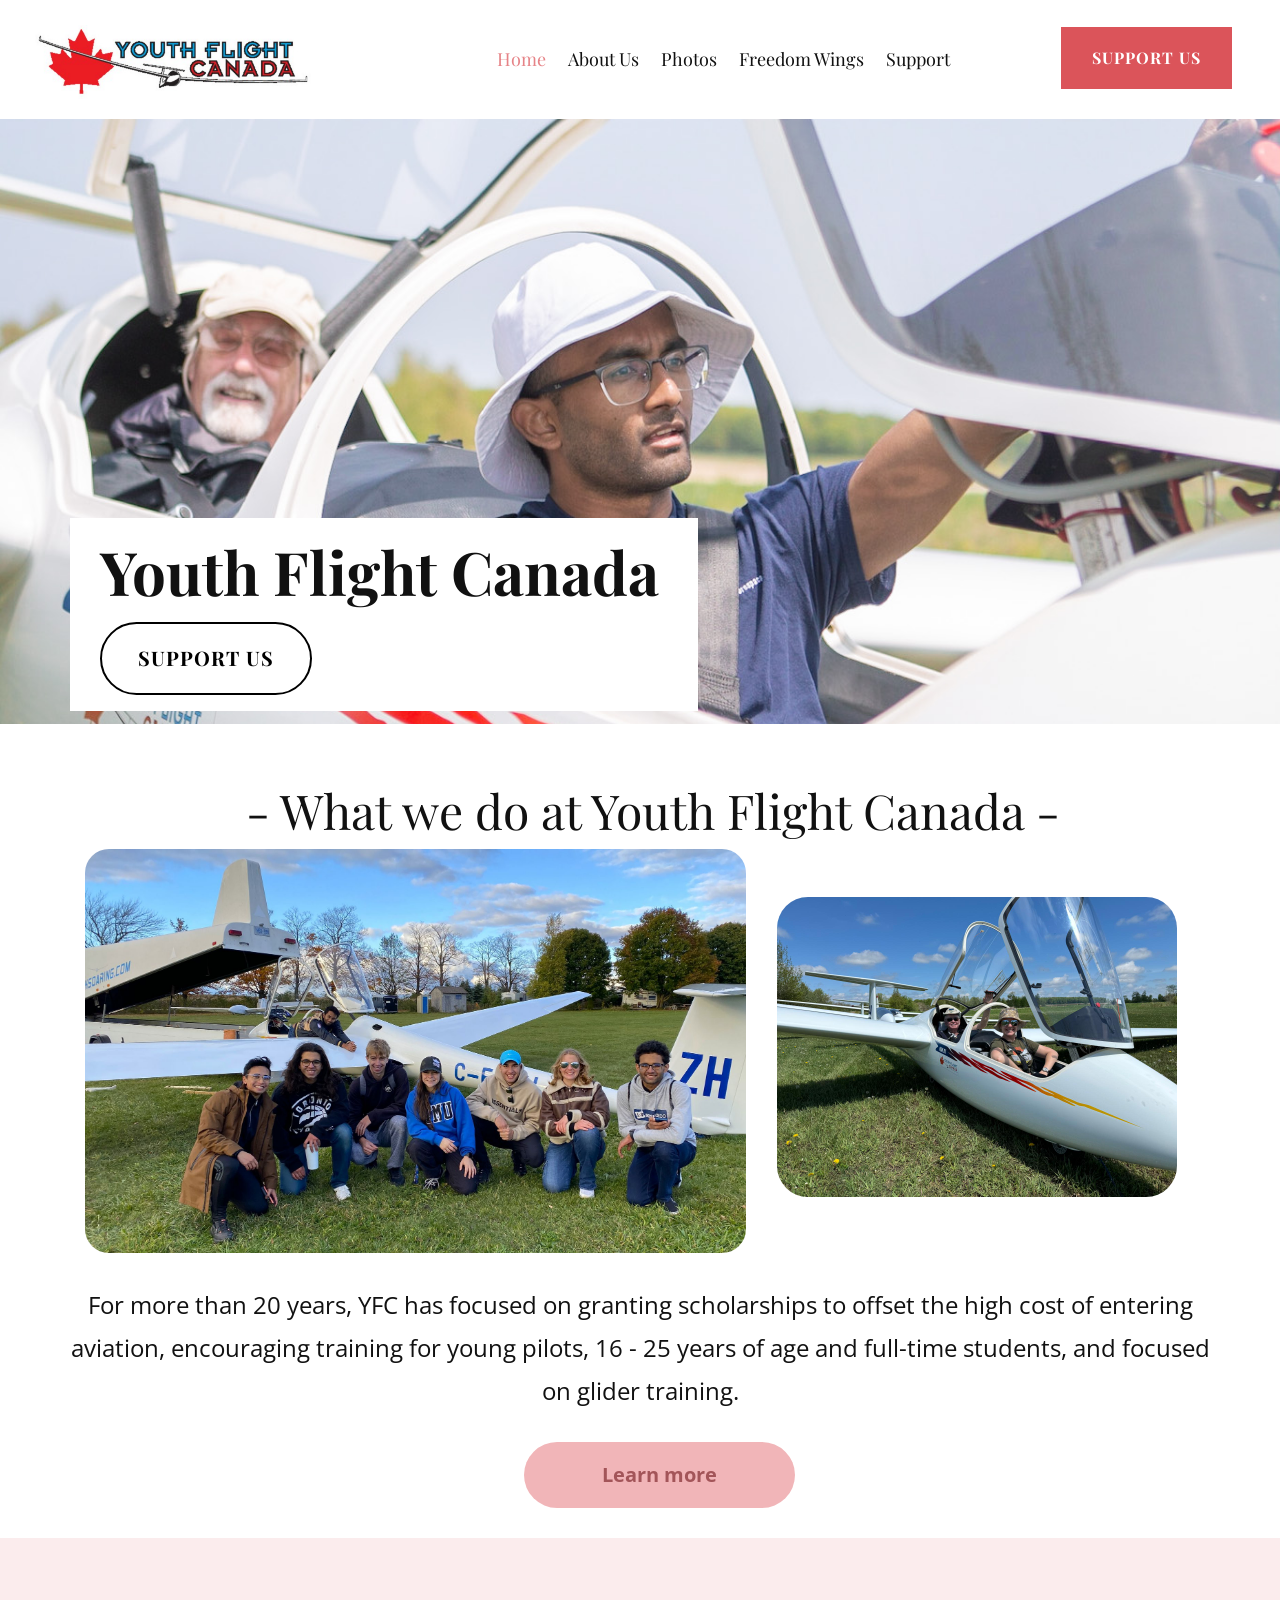
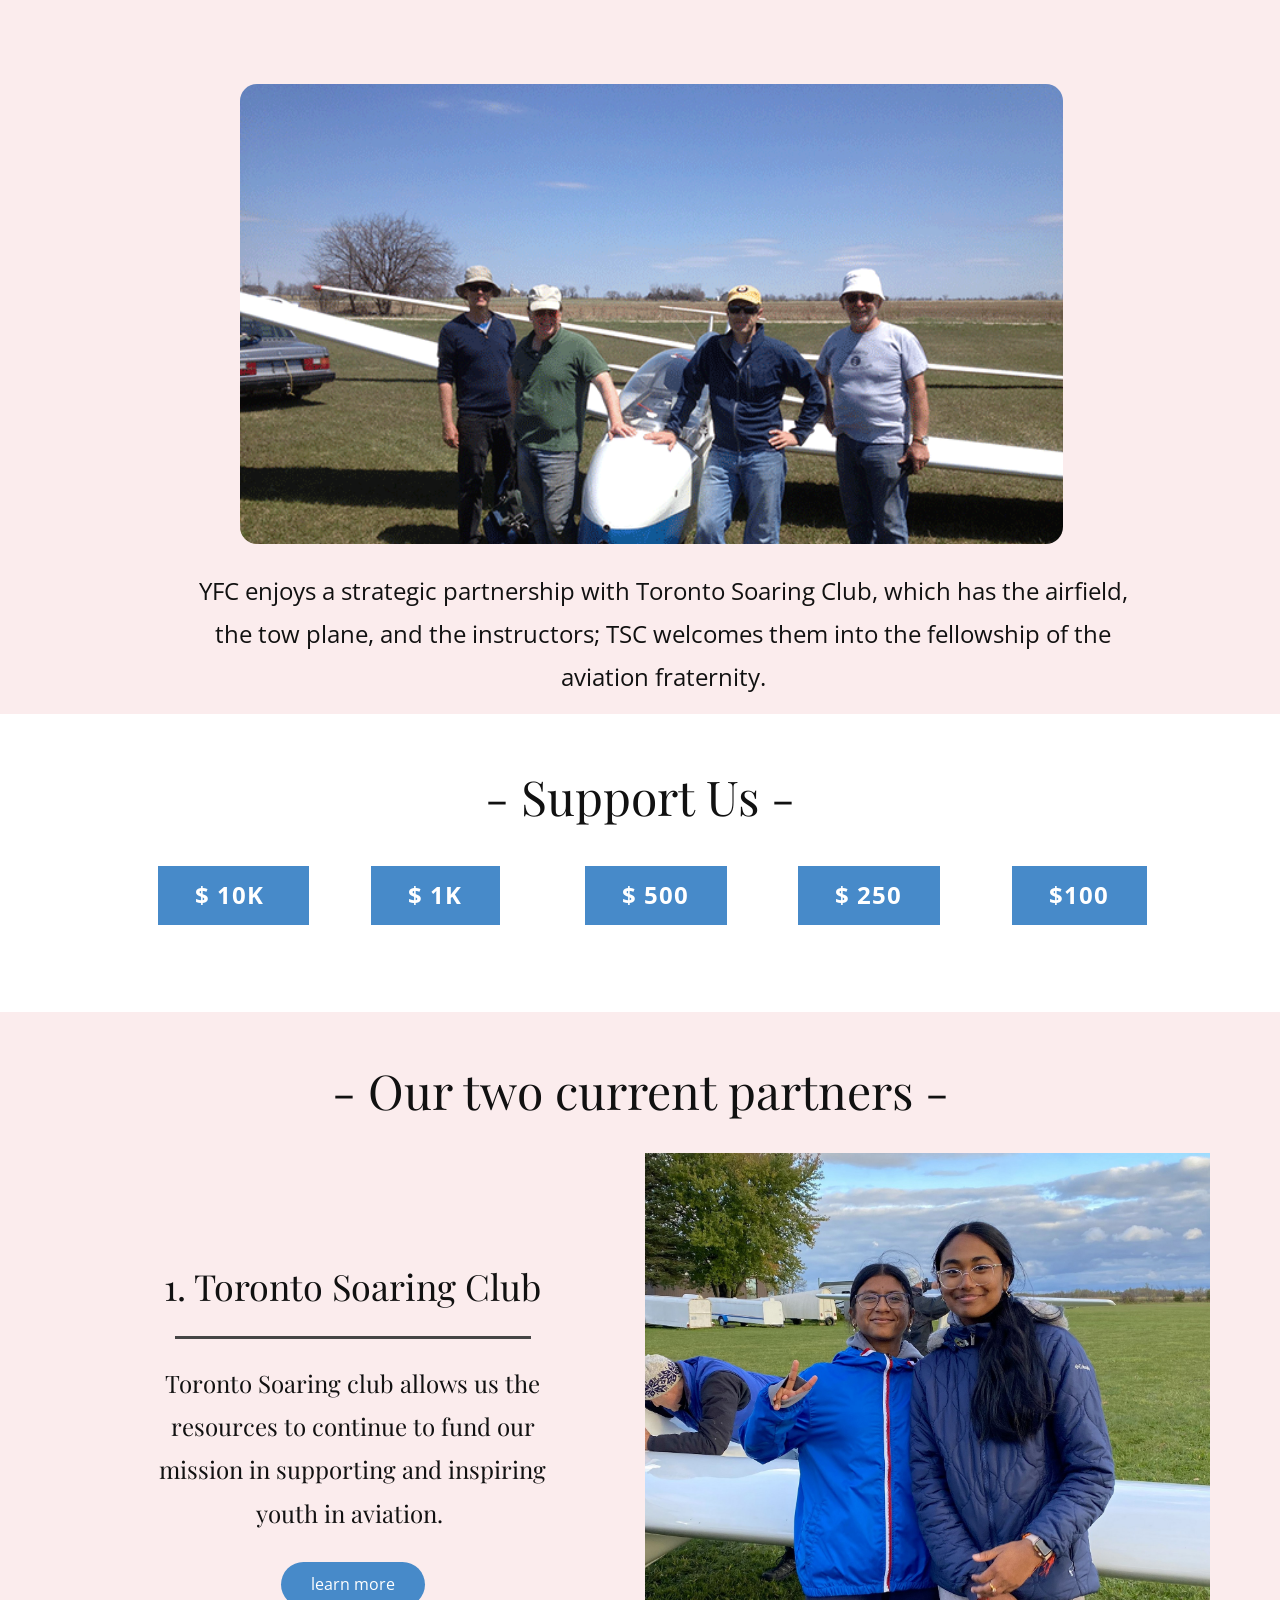
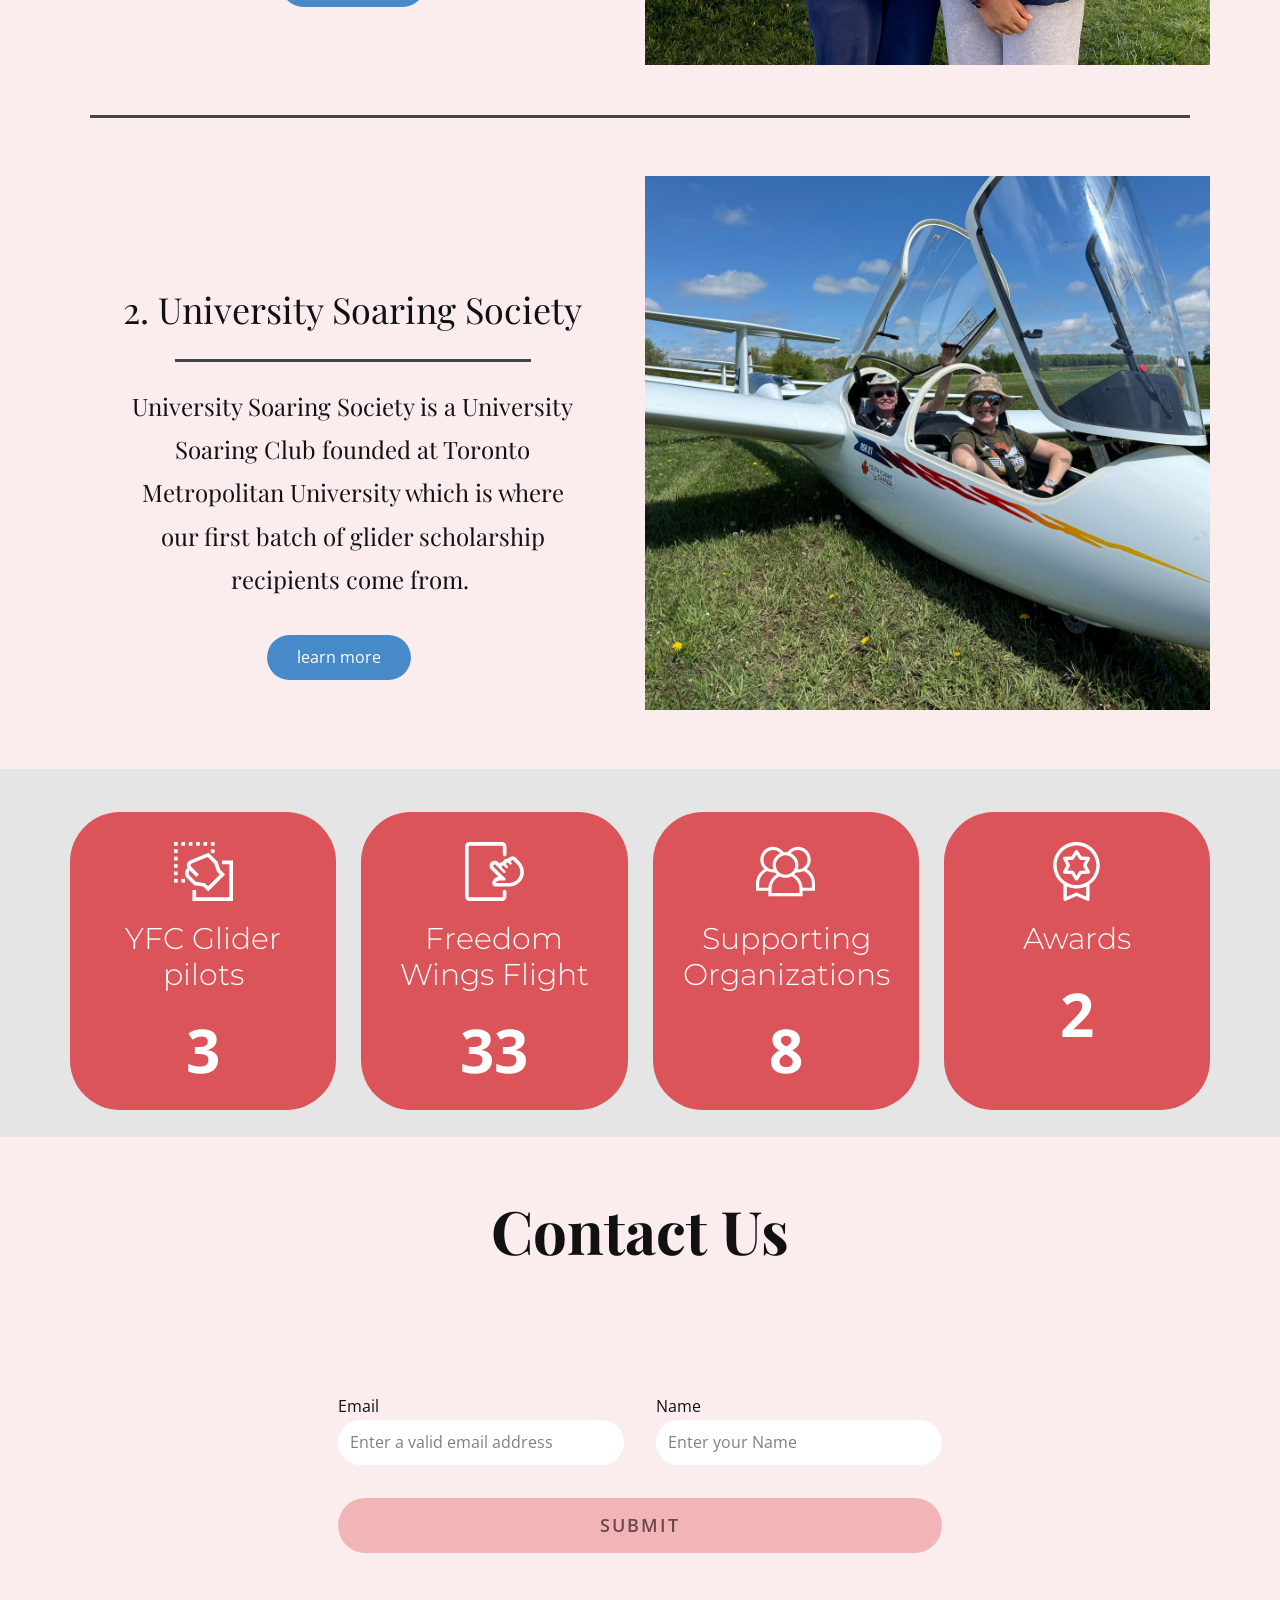
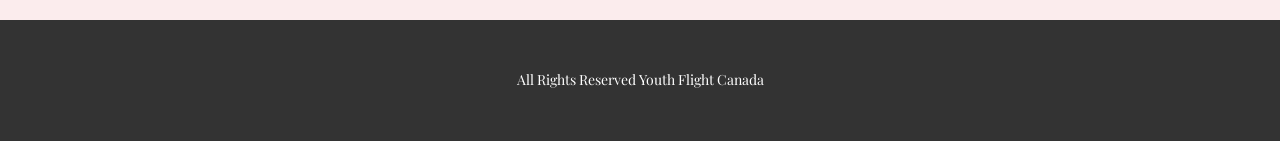
==== Youth Flight Canada/index.html @ dec01be8 "update logo" ====
<!DOCTYPE html>
<html style="font-size: 16px;" lang="en"><head>
    <meta name="viewport" content="width=device-width, initial-scale=1.0">
    <meta charset="utf-8">
    <meta name="keywords" content="​​Interior Design, ​Welcome to Design Studio, ​Project Portfolio, What We Do, ​Transform your space, ​Upcoming Events, Building Services, Contact Us">
    <meta name="description" content="">
    <title>Home</title>
    <link rel="stylesheet" href="nicepage.css" media="screen">
<link rel="stylesheet" href="index.css" media="screen">
    <script class="u-script" type="text/javascript" src="jquery.js" defer=""></script>
    <script class="u-script" type="text/javascript" src="nicepage.js" defer=""></script>
    <meta name="generator" content="Nicepage 6.20.0, nicepage.com">
    <meta name="referrer" content="origin">
    <link rel="icon" href="images/favicon3.png">
    <link id="u-theme-google-font" rel="stylesheet" href="https://fonts.googleapis.com/css?family=Playfair+Display:400,400i,500,500i,600,600i,700,700i,800,800i,900,900i|Open+Sans:300,300i,400,400i,500,500i,600,600i,700,700i,800,800i">
    <link id="u-page-google-font" rel="stylesheet" href="https://fonts.googleapis.com/css?family=Montserrat:100,100i,200,200i,300,300i,400,400i,500,500i,600,600i,700,700i,800,800i,900,900i">
    
    
    
    
    
    
    
    
    
    <script type="application/ld+json">{
		"@context": "http://schema.org",
		"@type": "Organization",
		"name": "Youth Flight Canada",
		"logo": "images/Screenshot2024-06-30at11.22.34AM.png"
}</script>
    <meta name="theme-color" content="#478ac9">
    <meta property="og:title" content="Home">
    <meta property="og:description" content="">
    <meta property="og:type" content="website">
  <meta data-intl-tel-input-cdn-path="intlTelInput/"></head>
  <body data-home-page="Home.html" data-home-page-title="Home" data-path-to-root="./" data-include-products="false" class="u-body u-xl-mode" data-lang="en"><header class="u-clearfix u-header u-white u-header" id="sec-9b5e"><div class="u-clearfix u-sheet u-sheet-1">
        <a href="#" class="u-image u-logo u-image-1" data-image-width="1028" data-image-height="276">
          <img src="images/Screenshot2024-06-30at11.22.34AM.png" class="u-logo-image u-logo-image-1">
        </a>
        <nav class="u-menu u-menu-dropdown u-offcanvas u-menu-1">
          <div class="menu-collapse" style="font-size: 1.125rem; letter-spacing: 0px;" wfd-invisible="true">
            <a class="u-button-style u-custom-left-right-menu-spacing u-custom-padding-bottom u-custom-text-active-color u-custom-top-bottom-menu-spacing u-nav-link u-text-active-palette-1-base u-text-hover-palette-2-base" href="#">
              <svg class="u-svg-link" viewBox="0 0 24 24"><use xlink:href="#menu-hamburger"></use></svg>
              <svg class="u-svg-content" version="1.1" id="menu-hamburger" viewBox="0 0 16 16" x="0px" y="0px" xmlns:xlink="http://www.w3.org/1999/xlink" xmlns="http://www.w3.org/2000/svg"><g><rect y="1" width="16" height="2"></rect><rect y="7" width="16" height="2"></rect><rect y="13" width="16" height="2"></rect>
</g></svg>
            </a>
          </div>
          <div class="u-custom-menu u-nav-container">
            <ul class="u-custom-font u-heading-font u-nav u-unstyled u-nav-1"><li class="u-nav-item"><a class="u-button-style u-nav-link u-text-active-palette-2-light-1 u-text-hover-palette-2-base" href="./" style="padding: 10px 11px;">Home</a>
</li><li class="u-nav-item"><a class="u-button-style u-nav-link u-text-active-palette-2-light-1 u-text-hover-palette-2-base" href="About-Us.html" style="padding: 10px 11px;">About Us</a><div class="u-nav-popup"><ul class="u-h-spacing-20 u-nav u-unstyled u-v-spacing-10"><li class="u-nav-item"><a class="u-button-style u-nav-link u-white">How to Join</a>
</li><li class="u-nav-item"><a class="u-button-style u-nav-link u-white" href="University-Soaring-Society.html">University Soaring Society</a>
</li><li class="u-nav-item"><a class="u-button-style u-nav-link u-white" href="Toronto-Soaring-Club.html">Toronto Soaring</a>
</li></ul>
</div>
</li><li class="u-nav-item"><a class="u-button-style u-nav-link u-text-active-palette-2-light-1 u-text-hover-palette-2-base" href="Photos.html" style="padding: 10px 11px;">Photos</a>
</li><li class="u-nav-item"><a class="u-button-style u-nav-link u-text-active-palette-2-light-1 u-text-hover-palette-2-base" href="Freedom-Wings.html" style="padding: 10px 11px;">Freedom Wings</a>
</li><li class="u-nav-item"><a class="u-button-style u-nav-link u-text-active-palette-2-light-1 u-text-hover-palette-2-base" href="Support.html" style="padding: 10px 11px;">Support</a>
</li></ul>
          </div>
          <div class="u-custom-menu u-nav-container-collapse" wfd-invisible="true">
            <div class="u-black u-container-style u-inner-container-layout u-opacity u-opacity-95 u-sidenav">
              <div class="u-inner-container-layout u-sidenav-overflow">
                <div class="u-menu-close"></div>
                <ul class="u-align-center u-nav u-popupmenu-items u-unstyled u-nav-3"><li class="u-nav-item"><a class="u-button-style u-nav-link" href="./">Home</a>
</li><li class="u-nav-item"><a class="u-button-style u-nav-link" href="About-Us.html">About Us</a><div class="u-nav-popup"><ul class="u-h-spacing-20 u-nav u-unstyled u-v-spacing-10"><li class="u-nav-item"><a class="u-button-style u-nav-link">How to Join</a>
</li><li class="u-nav-item"><a class="u-button-style u-nav-link" href="University-Soaring-Society.html">University Soaring Society</a>
</li><li class="u-nav-item"><a class="u-button-style u-nav-link" href="Toronto-Soaring-Club.html">Toronto Soaring</a>
</li></ul>
</div>
</li><li class="u-nav-item"><a class="u-button-style u-nav-link" href="Photos.html">Photos</a>
</li><li class="u-nav-item"><a class="u-button-style u-nav-link" href="Freedom-Wings.html">Freedom Wings</a>
</li><li class="u-nav-item"><a class="u-button-style u-nav-link" href="Support.html">Support</a>
</li></ul>
              </div>
            </div>
            <div class="u-black u-menu-overlay u-opacity u-opacity-70" wfd-invisible="true"></div>
          </div>
        </nav>
        <a href="https://www.canadahelps.org/en/dn/15959" class="u-active-grey-15 u-border-none u-btn u-button-style u-custom-font u-heading-font u-hidden-xs u-hover-palette-1-base u-palette-2-base u-btn-1" target="_blank">support us </a>
      </div></header>
    <section class="u-clearfix u-image u-section-1" id="carousel_a6dd" data-image-width="1365" data-image-height="2048">
      <div class="u-clearfix u-sheet u-sheet-1">
        <div class="custom-expanded u-align-left u-container-align-left u-container-style u-group u-white u-group-1" data-animation-name="customAnimationIn" data-animation-duration="1500" data-animation-delay="500">
          <div class="u-container-layout u-container-layout-1">
            <h1 class="u-align-left u-text u-text-1" data-animation-name="" data-animation-duration="0" data-animation-delay="0" data-animation-direction="">Youth Flight Canada</h1>
            <a href="https://www.canadahelps.org/en/charities/youth-flight-canada-education-fund/" class="u-active-grey-80 u-align-center u-border-2 u-border-active-grey-80 u-border-black u-border-hover-grey-80 u-btn u-btn-round u-button-style u-custom-font u-heading-font u-hover-grey-80 u-none u-radius-50 u-btn-1" target="_blank">support us </a>
          </div>
        </div>
      </div>
    </section>
    <section class="u-clearfix u-section-2" id="sec-aaba">
      <div class="u-clearfix u-sheet u-sheet-1">
        <h2 class="u-align-center u-text u-text-1">- What we do at Youth Flight Canada -&nbsp;</h2>
        <img class="u-image u-image-round u-radius u-image-1" src="images/IMG_1045.JPG" alt="" data-image-width="1920" data-image-height="1185">
        <img class="u-image u-image-round u-radius u-image-2" src="images/WhatsAppImage2024-05-21aS20.29.07.jpeg" alt="" data-image-width="1600" data-image-height="1200">
        <p class="u-align-center u-text u-text-default u-text-2"> For more than 20 years, YFC has focused on granting scholarships to offset the high cost of entering aviation, encouraging training for young pilots, 16 - 25 years of age and full-time students, and focused on glider training. <br>
        </p>
        <a href="#" class="u-active-palette-2-light-1 u-align-center u-border-none u-btn u-btn-round u-button-style u-hover-palette-2-light-1 u-palette-2-light-2 u-radius u-text-palette-2-dark-1 u-btn-1">Learn more </a>
      </div>
    </section>
    <section class="u-clearfix u-palette-2-light-3 u-section-3" id="carousel_c524">
      <div class="u-clearfix u-sheet u-sheet-1">
        <h2 class="u-text u-text-1" data-animation-name="customAnimationIn" data-animation-duration="1500">- Toronto Soaring &amp; Youth Flight Canada -&nbsp;&nbsp;</h2>
        <img class="u-image u-image-round u-radius u-image-1" src="images/May11-2014-1.png" alt="" data-image-width="680" data-image-height="510">
        <p class="u-align-center u-text u-text-2"> YFC enjoys a strategic partnership with Toronto Soaring Club, which has the airfield, the tow plane, and the instructors; TSC welcomes them into the fellowship of the aviation fraternity.<br>
        </p>
      </div>
    </section>
    <section class="u-align-center u-clearfix u-container-align-center u-container-align-center-lg u-container-align-center-md u-container-align-center-sm u-container-align-center-xl u-white u-section-4" id="carousel_9206">
      <div class="u-clearfix u-sheet u-valign-middle-xs u-sheet-1">
        <h2 class="u-text u-text-1">&nbsp;- Support Us -&nbsp;</h2>
        <div class="u-list u-list-1">
          <div class="u-repeater u-repeater-1">
            <div class="u-container-style u-list-item u-repeater-item">
              <div class="u-container-layout u-similar-container u-valign-middle-xs u-container-layout-1">
                <a href="https://www.canadahelps.org/en/charities/youth-flight-canada-education-fund/" class="u-btn u-button-style u-custom-item u-hover-palette-1-dark-1 u-palette-1-base u-btn-1">$ 10k&nbsp;</a>
              </div>
            </div>
            <div class="u-container-style u-list-item u-repeater-item">
              <div class="u-container-layout u-similar-container u-valign-middle-xs u-container-layout-2">
                <a href="https://www.canadahelps.org/en/charities/youth-flight-canada-education-fund/" class="u-btn u-button-style u-custom-item u-hover-palette-1-dark-1 u-palette-1-base u-btn-2">$ 1k</a>
              </div>
            </div>
            <div class="u-container-style u-list-item u-repeater-item">
              <div class="u-container-layout u-similar-container u-valign-middle-xs u-container-layout-3">
                <a href="https://www.canadahelps.org/en/charities/youth-flight-canada-education-fund/" class="u-btn u-button-style u-custom-item u-hover-palette-1-dark-1 u-palette-1-base u-btn-3">$ 500 </a>
              </div>
            </div>
            <div class="u-container-style u-list-item u-repeater-item">
              <div class="u-container-layout u-similar-container u-valign-middle-xs u-container-layout-4">
                <a href="#" class="u-btn u-button-style u-custom-item u-hover-palette-1-dark-1 u-palette-1-base u-btn-4">$ 250 </a>
              </div>
            </div>
            <div class="u-container-style u-list-item u-repeater-item">
              <div class="u-container-layout u-similar-container u-valign-middle-xs u-container-layout-5">
                <a href="https://www.canadahelps.org/en/charities/youth-flight-canada-education-fund/" class="u-btn u-button-style u-custom-item u-hover-palette-1-dark-1 u-palette-1-base u-btn-5">$100</a>
              </div>
            </div>
          </div>
        </div>
      </div>
    </section>
    <section class="u-clearfix u-palette-2-light-3 u-section-5" id="sec-a374">
      <div class="u-clearfix u-sheet u-sheet-1">
        <h2 class="u-align-center u-text u-text-1">- Our two current partners - </h2>
        <div class="data-layout-selected u-clearfix u-expanded-width u-gutter-10 u-layout-wrap u-layout-wrap-1">
          <div class="u-layout" style="">
            <div class="u-layout-row" style="">
              <div class="u-container-style u-layout-cell u-left-cell u-size-30 u-size-xs-60 u-layout-cell-1" src="">
                <div class="u-container-layout u-container-layout-1">
                  <p class="u-align-center u-custom-font u-heading-font u-text u-text-2">1. Toronto Soaring Club</p>
                  <div class="u-border-3 u-border-grey-dark-1 u-line u-line-horizontal u-line-1"></div>
                  <p class="u-align-center u-custom-font u-heading-font u-text u-text-3">Toronto Soaring club allows us the resources to continue to fund our mission in supporting and inspiring youth in aviation.&nbsp;</p>
                  <a href="#" class="u-align-center u-btn u-btn-round u-button-style u-radius-50 u-btn-1">learn more</a>
                </div>
              </div>
              <div class="u-align-center u-container-align-center u-container-style u-image u-layout-cell u-right-cell u-size-30 u-size-xs-60 u-image-1" src="" data-image-width="2048" data-image-height="1686">
                <div class="u-container-layout u-valign-middle u-container-layout-2" src=""></div>
              </div>
            </div>
          </div>
        </div>
        <div class="u-border-3 u-border-grey-dark-1 u-expanded-width-xs u-line u-line-horizontal u-line-2"></div>
        <div class="data-layout-selected u-clearfix u-expanded-width u-gutter-10 u-layout-wrap u-layout-wrap-2">
          <div class="u-layout" style="">
            <div class="u-layout-row" style="">
              <div class="u-container-style u-layout-cell u-left-cell u-size-30 u-size-xs-60 u-layout-cell-3" src="">
                <div class="u-container-layout u-container-layout-3">
                  <p class="u-align-center u-custom-font u-heading-font u-text u-text-4">2. University Soaring Society</p>
                  <div class="u-border-3 u-border-grey-dark-1 u-line u-line-horizontal u-line-3"></div>
                  <p class="u-align-center u-custom-font u-heading-font u-text u-text-5">University Soaring Society is a University Soaring Club founded at Toronto Metropolitan University which is where our first batch of glider scholarship recipients come from.&nbsp;</p>
                  <a href="#" class="u-align-center u-btn u-btn-round u-button-style u-radius-50 u-btn-2">learn more</a>
                </div>
              </div>
              <div class="u-align-center u-container-align-center u-container-style u-image u-layout-cell u-right-cell u-size-30 u-size-xs-60 u-image-2" src="" data-image-width="1600" data-image-height="1200">
                <div class="u-container-layout u-valign-middle u-container-layout-4" src=""></div>
              </div>
            </div>
          </div>
        </div>
      </div>
    </section>
    <section class="u-align-center u-clearfix u-container-align-center u-grey-10 u-section-6" src="" id="carousel_d8b4">
      <div class="u-clearfix u-sheet u-sheet-1">
        <div class="u-expanded-width u-list u-list-1">
          <div class="u-repeater u-repeater-1">
            <div class="u-align-center u-container-align-center u-container-style u-list-item u-palette-2-base u-radius-50 u-repeater-item u-shape-round u-video-cover">
              <div class="u-container-layout u-similar-container u-valign-middle-md u-valign-middle-sm u-valign-middle-xs u-container-layout-1"><span class="u-icon u-icon-circle u-text-white u-icon-1"><svg class="u-svg-link" preserveAspectRatio="xMidYMin slice" viewBox="0 0 128 128" style=""><use xlink:href="#svg-07bd"></use></svg><svg class="u-svg-content" viewBox="0 0 128 128" id="svg-07bd"><polygon points="104 40 104 48 120 48 120 120 48 120 48 104 40 104 40 128 128 128 128 40"></polygon><rect x="80" width="8" height="8"></rect><rect x="16" width="8" height="8"></rect><rect x="32" width="8" height="8"></rect><rect x="16" y="80" width="8" height="8"></rect><rect x="48" width="8" height="8"></rect><rect x="64" width="8" height="8"></rect><rect width="8" height="8"></rect><rect y="48" width="8" height="8"></rect><rect y="64" width="8" height="8"></rect><rect y="32" width="8" height="8"></rect><rect y="16" width="8" height="8"></rect><rect x="80" y="16" width="8" height="8"></rect><rect y="80" width="8" height="8"></rect><path d="m63.6 96.8 10.4 10.4 36.8-36.8-10.6-10.6-5.7-17-19.6-19.5-39.5 16.2c-6.1 2.5-9.1 9.5-6.5 15.7l0.3 0.6-0.5 0.5c-6.2 6.2-6.2 16.4 0 22.6l15.1 15.1 19.8 2.8zm-31.6-29.2c0-2.1 0.8-4.2 2.3-5.7l14.1 14.1 5.7-5.7-17-17c-1.6-1.6-1.6-4.1 0-5.7 0.4-0.4 0.8-0.7 1.3-0.9l34.6-14 14.4 14.4 5.7 17 6.3 6.3-25.5 25.5-6.6-6.6-19.8-2.8-13.2-13.3c-1.5-1.5-2.3-3.5-2.3-5.6z"></path></svg>
            
            
          </span>
                <h4 class="u-custom-font u-font-montserrat u-text u-text-body-alt-color u-text-default u-text-1">YFC Glider pilots</h4>
                <p class="u-text u-text-body-alt-color u-text-default u-text-2" data-animation-name="counter" data-animation-event="scroll" data-animation-duration="3000">4</p>
              </div>
            </div>
            <div class="u-align-center u-container-align-center u-container-style u-list-item u-palette-2-base u-radius-50 u-repeater-item u-shape-round u-video-cover">
              <div class="u-container-layout u-similar-container u-valign-middle-md u-valign-middle-sm u-valign-middle-xs u-container-layout-2"><span class="u-icon u-icon-circle u-text-white u-icon-2"><svg class="u-svg-link" preserveAspectRatio="xMidYMin slice" viewBox="0 0 128 128" style=""><use xlink:href="#svg-5545"></use></svg><svg class="u-svg-content" viewBox="0 0 128 128" id="svg-5545"><path d="m102.7 39.2c0.8 0 1.5 0.3 2.1 0.9l7.8 7.8c4.8 4.8 7.7 11.5 7.4 18.3-0.6 12.6-11 22.6-23.7 22.6h-29c-0.1 0-0.1-0.1-0.1-0.2 1.1-3 4.1-5.2 7.5-5.2h10.5c0.9 0 1.8-0.4 2.3-1.1 0.8-1.1 0.7-2.6-0.3-3.5l-24.9-24.8c-0.6-0.6-0.9-1.3-0.9-2.1s0.3-1.5 0.9-2.1 1.3-0.8 2.1-0.8 1.5 0.3 2.1 0.8l16.9 16.9c0.5 0.5 1.2 0.8 1.9 0.8s1.4-0.3 1.9-0.8 0.8-1.2 0.8-1.9-0.3-1.4-0.8-1.9l-6.7-6.7c-0.6-0.6-0.9-1.3-0.9-2.1s0.3-1.5 0.9-2.1 1.3-0.8 2.1-0.8 1.5 0.3 2.1 0.8l4 4c0.5 0.5 1.2 0.8 1.9 0.8s1.4-0.3 1.9-0.8 0.8-1.2 0.8-1.9-0.3-1.4-0.8-1.9l-2.7-2.7c-0.5-0.5-0.8-1.2-0.8-2s0.3-1.5 0.9-2.1 1.3-0.9 2.1-0.9 1.5 0.3 2.1 0.9l2.7 2.7c0.5 0.5 1.2 0.8 1.9 0.8s1.4-0.3 1.9-0.8 0.8-1.2 0.8-1.9-0.2-1.3-0.7-1.8c-0.8-0.9-1.2-2.1-0.8-3.3 0.5-1.3 1.6-1.9 2.8-1.9m0-8c-2.9 0-5.7 1.1-7.8 3.2-0.7 0.7-1.2 1.4-1.7 2.1 0 0-0.1 0.1-0.1 0-0.4 0-0.8-0.1-1.1-0.1-2.9 0-5.7 1.1-7.8 3.2-1 1-1.8 2.2-2.3 3.4 0 0 0 0.1-0.1 0.1-2.6 0.2-5.1 1.3-6.9 3.2l-0.2 0.2-2.5-2.5c-2-2-4.9-3.2-7.8-3.2s-5.7 1.1-7.8 3.2-3.2 4.9-3.2 7.8c0 3 1.2 5.7 3.2 7.8l15.8 15.8c0.1 0.1 0 0.2-0.1 0.2-5.8 0.8-10.8 4.8-12.8 10.5-1.9 5.2 2 10.7 7.5 10.7h29.1c8.5 0 16.4-3.3 22.4-9.3 6.1-6.1 9.4-14.3 9.3-23-0.1-8.4-3.8-16.4-9.8-22.4l-7.8-7.8c-1.8-2-4.6-3.1-7.5-3.1z"></path><path d="m82.1 118c0 1.1-0.9 2-2 2h-70.2c-1.1 0-2-0.9-2-2v-108c0-1.1 0.9-2 2-2h70.1c1.1 0 2 0.9 2 2v16.9c0 2.2 1.8 4 4 4s4-1.8 4-4v-16.9c0-5.5-4.5-10-9.9-10h-70.2c-5.4 0-9.9 4.5-9.9 10v108c0 5.5 4.5 10 9.9 10h70.1c5.5 0 9.9-4.5 9.9-10v-10.6c0-2.2-1.8-4-4-4s-4 1.8-4 4v10.6z"></path></svg>
            
            
          </span>
                <h4 class="u-custom-font u-font-montserrat u-text u-text-body-alt-color u-text-default u-text-3">Freedom Wings Flight </h4>
                <p class="u-text u-text-body-alt-color u-text-default u-text-4" data-animation-name="counter" data-animation-event="scroll" data-animation-duration="3000">40</p>
              </div>
            </div>
            <div class="u-align-center u-container-align-center u-container-style u-list-item u-palette-2-base u-radius-50 u-repeater-item u-shape-round u-video-cover">
              <div class="u-container-layout u-similar-container u-valign-middle-md u-valign-middle-sm u-valign-middle-xs u-container-layout-3"><span class="u-icon u-icon-circle u-icon-3"><svg class="u-svg-link" preserveAspectRatio="xMidYMin slice" viewBox="0 0 372.483 372.483" style=""><use xlink:href="#svg-32f8"></use></svg><svg class="u-svg-content" viewBox="0 0 372.483 372.483" x="0px" y="0px" id="svg-32f8" style="enable-background:new 0 0 372.483 372.483;"><g id="XMLID_10_"><g><path d="M372.482,263.045c0-21.796-6.527-42.842-18.877-60.863c-8.883-12.962-20.322-23.726-33.578-31.725    c15.607-14.78,25.372-35.67,25.372-58.811c0-44.684-36.354-81.038-81.037-81.038c-26.496,0-51.316,13.104-66.392,34.615    c-3.831-0.558-7.745-0.859-11.729-0.859s-7.897,0.302-11.728,0.859c-15.077-21.511-39.897-34.615-66.392-34.615    c-44.684,0-81.038,36.354-81.038,81.038c0,23.141,9.765,44.031,25.373,58.811c-13.257,7.998-24.696,18.763-33.578,31.724    C6.528,220.203,0,241.249,0,263.045v45.075h78.121v33.755h216.242V308.12h78.12v-45.075H372.482z M264.362,50.609    c33.656,0,61.037,27.381,61.037,61.038s-27.381,61.038-61.037,61.038c-0.603,0-1.206-0.009-1.81-0.027    c0.046-0.128,0.084-0.259,0.129-0.387c1.042-2.954,1.911-5.988,2.608-9.087c0.049-0.22,0.105-0.438,0.152-0.659    c0.181-0.836,0.34-1.68,0.495-2.526c0.073-0.4,0.148-0.799,0.215-1.2c0.126-0.755,0.24-1.513,0.345-2.274    c0.073-0.529,0.139-1.058,0.202-1.588c0.079-0.672,0.156-1.345,0.219-2.022c0.064-0.691,0.112-1.383,0.158-2.076    c0.036-0.546,0.081-1.09,0.106-1.639c0.055-1.177,0.086-2.356,0.09-3.536c0-0.087,0.007-0.172,0.007-0.26    c0-0.047-0.004-0.094-0.004-0.141c-0.002-1.205-0.037-2.403-0.091-3.597c-0.016-0.347-0.037-0.693-0.057-1.039    c-0.059-1.015-0.136-2.025-0.231-3.03c-0.022-0.228-0.04-0.456-0.063-0.683c-3.022-29.209-21.475-54.21-48.095-65.774    C230.208,58.253,246.8,50.609,264.362,50.609z M165.122,88.131c0.195-0.071,0.392-0.138,0.587-0.208    c0.607-0.217,1.219-0.423,1.834-0.622c0.466-0.149,0.935-0.293,1.407-0.431c0.343-0.101,0.687-0.198,1.032-0.294    c0.616-0.169,1.235-0.334,1.86-0.485c4.62-1.122,9.438-1.731,14.397-1.731c4.963,0.004,9.783,0.614,14.404,1.736    c0.621,0.15,1.236,0.314,1.849,0.482c0.35,0.097,0.7,0.195,1.047,0.298c0.466,0.137,0.93,0.279,1.391,0.426    c0.623,0.201,1.242,0.409,1.856,0.629c0.189,0.067,0.378,0.131,0.566,0.2c20.413,7.549,35.718,25.716,39.182,47.763    c0.027,0.176,0.053,0.353,0.079,0.53c0.111,0.747,0.204,1.5,0.287,2.255c0.03,0.278,0.062,0.555,0.089,0.834    c0.066,0.689,0.115,1.383,0.159,2.079c0.018,0.298,0.043,0.595,0.057,0.894c0.042,0.889,0.065,1.783,0.068,2.682    c0,0.078,0.005,0.154,0.005,0.232c0,0.036-0.002,0.073-0.002,0.109c-0.002,0.87-0.028,1.734-0.066,2.595    c-0.012,0.271-0.024,0.542-0.04,0.812c-0.047,0.832-0.109,1.66-0.189,2.482c-0.031,0.318-0.073,0.635-0.109,0.952    c-0.061,0.532-0.129,1.063-0.203,1.591c-0.058,0.411-0.116,0.823-0.182,1.232c-0.101,0.623-0.213,1.242-0.333,1.859    c-0.107,0.549-0.224,1.096-0.346,1.642c-0.073,0.329-0.149,0.658-0.228,0.985c-0.195,0.811-0.409,1.617-0.637,2.42    c-0.091,0.319-0.176,0.64-0.272,0.956c-0.139,0.46-0.289,0.916-0.438,1.372c-0.12,0.365-0.243,0.728-0.37,1.09    c-0.144,0.411-0.286,0.823-0.438,1.231c-0.259,0.693-0.531,1.38-0.814,2.061c-0.126,0.304-0.26,0.605-0.391,0.908    c-0.247,0.567-0.501,1.131-0.765,1.689c-0.031,0.066-0.062,0.132-0.093,0.198c-0.095,0.198-0.189,0.397-0.286,0.595    c-0.296,0.604-0.604,1.201-0.92,1.793c-0.123,0.23-0.242,0.463-0.368,0.692c-0.008,0.015-0.016,0.029-0.024,0.043    c-0.346,0.63-0.707,1.25-1.074,1.866c-0.146,0.244-0.29,0.489-0.439,0.73c-0.4,0.649-0.811,1.291-1.234,1.923    c-0.263,0.393-0.538,0.778-0.81,1.165c-0.231,0.328-0.461,0.657-0.698,0.98c-0.307,0.418-0.62,0.831-0.938,1.242    c-0.216,0.279-0.434,0.556-0.654,0.832c-0.336,0.42-0.675,0.838-1.021,1.249c-0.215,0.255-0.436,0.505-0.655,0.756    c-0.36,0.413-0.719,0.827-1.089,1.23c-0.22,0.239-0.448,0.469-0.672,0.705c-0.602,0.635-1.218,1.256-1.846,1.865    c-0.373,0.361-0.744,0.723-1.126,1.074c-0.264,0.243-0.535,0.479-0.804,0.718c-0.438,0.389-0.879,0.774-1.328,1.15    c-0.228,0.191-0.458,0.38-0.689,0.568c-0.543,0.442-1.093,0.875-1.652,1.299c-0.152,0.115-0.302,0.232-0.455,0.346    c-10.16,7.553-22.736,12.03-36.34,12.03c-13.605,0-26.183-4.478-36.343-12.033c-0.15-0.112-0.297-0.227-0.446-0.34    c-0.561-0.425-1.114-0.861-1.659-1.305c-0.229-0.187-0.458-0.374-0.684-0.564c-0.451-0.378-0.893-0.765-1.333-1.155    c-0.267-0.238-0.537-0.472-0.8-0.714c-0.383-0.352-0.755-0.715-1.129-1.076c-0.631-0.611-1.248-1.234-1.852-1.871    c-0.221-0.233-0.447-0.46-0.664-0.696c-0.371-0.404-0.73-0.819-1.09-1.232c-0.219-0.251-0.439-0.5-0.654-0.755    c-0.347-0.411-0.685-0.829-1.021-1.248c-0.22-0.276-0.439-0.553-0.655-0.833c-0.317-0.41-0.63-0.823-0.937-1.241    c-0.237-0.324-0.468-0.654-0.699-0.983c-0.272-0.386-0.546-0.77-0.808-1.162c-0.425-0.635-0.838-1.279-1.239-1.93    c-0.147-0.239-0.289-0.48-0.433-0.721c-0.373-0.625-0.738-1.253-1.089-1.892c-0.129-0.235-0.251-0.474-0.378-0.71    c-0.316-0.594-0.625-1.193-0.922-1.798c-0.106-0.215-0.209-0.432-0.312-0.648c-0.016-0.033-0.031-0.066-0.046-0.099    c-0.277-0.584-0.542-1.174-0.801-1.769c-0.123-0.283-0.248-0.565-0.366-0.849c-0.29-0.696-0.567-1.398-0.832-2.106    c-0.143-0.382-0.275-0.768-0.41-1.153c-0.139-0.395-0.273-0.793-0.404-1.192c-0.141-0.432-0.283-0.864-0.415-1.298    c-0.197-0.649-0.383-1.302-0.558-1.959c-0.123-0.461-0.234-0.926-0.347-1.39c-0.088-0.365-0.173-0.73-0.254-1.097    c-0.1-0.45-0.201-0.899-0.291-1.351c-0.139-0.704-0.266-1.412-0.38-2.124c-0.062-0.384-0.116-0.769-0.171-1.153    c-0.081-0.569-0.154-1.141-0.219-1.715c-0.032-0.283-0.069-0.566-0.098-0.849c-0.083-0.843-0.146-1.692-0.194-2.544    c-0.014-0.245-0.025-0.49-0.036-0.735c-0.041-0.911-0.07-1.825-0.07-2.745c0-0.986,0.028-1.965,0.075-2.94    c0.013-0.265,0.035-0.528,0.05-0.792c0.044-0.732,0.097-1.462,0.167-2.188c0.024-0.253,0.053-0.505,0.08-0.757    c0.086-0.786,0.183-1.568,0.299-2.345c0.022-0.151,0.044-0.303,0.068-0.454C129.393,113.864,144.701,95.685,165.122,88.131z     M47.083,111.647c0-33.656,27.381-61.038,61.038-61.038c17.563,0,34.154,7.645,45.625,20.529    c-26.629,11.568-45.086,36.581-48.099,65.802c-0.021,0.198-0.036,0.397-0.055,0.596c-0.1,1.041-0.179,2.086-0.239,3.137    c-0.018,0.32-0.038,0.639-0.053,0.96c-0.057,1.251-0.096,2.506-0.096,3.77c0,1.276,0.037,2.549,0.097,3.821    c0.024,0.512,0.066,1.019,0.099,1.528c0.049,0.732,0.099,1.464,0.167,2.194c0.06,0.649,0.134,1.294,0.21,1.939    c0.066,0.562,0.136,1.122,0.214,1.682c0.102,0.735,0.212,1.467,0.333,2.196c0.073,0.433,0.153,0.865,0.232,1.297    c0.15,0.816,0.303,1.63,0.477,2.437c0.058,0.266,0.124,0.53,0.184,0.795c0.679,3.003,1.522,5.943,2.526,8.81    c0.064,0.185,0.12,0.372,0.185,0.556c-0.603,0.018-1.207,0.027-1.809,0.027C74.464,172.684,47.083,145.303,47.083,111.647z     M94.888,239.148c-0.22,0.347-0.43,0.7-0.646,1.049c-0.457,0.738-0.91,1.478-1.348,2.225c-0.245,0.417-0.481,0.837-0.719,1.257    c-0.394,0.693-0.783,1.388-1.161,2.089c-0.238,0.441-0.472,0.884-0.704,1.327c-0.364,0.697-0.719,1.398-1.067,2.101    c-0.219,0.442-0.437,0.883-0.649,1.327c-0.354,0.741-0.695,1.488-1.032,2.236c-0.183,0.407-0.371,0.811-0.548,1.22    c-0.39,0.896-0.762,1.799-1.127,2.705c-0.107,0.265-0.221,0.527-0.325,0.792c-0.463,1.177-0.906,2.362-1.326,3.553    c-0.096,0.273-0.182,0.549-0.277,0.822c-0.316,0.918-0.624,1.839-0.915,2.764c-0.133,0.425-0.256,0.852-0.384,1.278    c-0.235,0.784-0.466,1.569-0.683,2.359c-0.129,0.47-0.252,0.941-0.375,1.413c-0.198,0.758-0.388,1.518-0.568,2.281    c-0.115,0.483-0.227,0.966-0.334,1.45c-0.172,0.773-0.333,1.549-0.488,2.326c-0.093,0.467-0.189,0.934-0.276,1.403    c-0.157,0.846-0.298,1.696-0.435,2.547c-0.064,0.4-0.135,0.798-0.195,1.198c-0.186,1.25-0.355,2.503-0.497,3.762    c-0.002,0.015-0.003,0.03-0.004,0.045c-0.129,1.145-0.24,2.292-0.333,3.443H20v-25.075c0-34.258,19.694-65.013,50.548-79.631    c11.24,5.908,24.017,9.271,37.572,9.271c3.92,0,7.852-0.29,11.754-0.864c0.608,0.867,1.226,1.725,1.866,2.567    c0.216,0.283,0.44,0.559,0.66,0.839c0.632,0.808,1.273,1.607,1.935,2.39c0.271,0.321,0.549,0.635,0.825,0.952    c0.62,0.712,1.25,1.415,1.894,2.104c0.338,0.363,0.682,0.72,1.026,1.077c0.589,0.607,1.186,1.205,1.793,1.794    c0.228,0.221,0.443,0.455,0.673,0.674c-0.869,0.525-1.73,1.063-2.583,1.612c-0.139,0.089-0.275,0.183-0.413,0.273    c-0.853,0.554-1.697,1.12-2.533,1.697c-0.289,0.2-0.577,0.402-0.865,0.604c-0.745,0.525-1.482,1.059-2.213,1.602    c-0.231,0.172-0.465,0.34-0.694,0.514c-0.93,0.703-1.849,1.419-2.756,2.151c-0.198,0.16-0.392,0.325-0.59,0.487    c-0.722,0.591-1.437,1.192-2.143,1.802c-0.274,0.236-0.546,0.474-0.818,0.713c-0.707,0.623-1.405,1.255-2.096,1.896    c-0.18,0.167-0.364,0.331-0.543,0.5c-0.848,0.798-1.683,1.611-2.506,2.438c-0.214,0.215-0.423,0.434-0.635,0.65    c-0.63,0.643-1.253,1.293-1.868,1.952c-0.244,0.262-0.488,0.524-0.73,0.789c-0.692,0.756-1.374,1.522-2.045,2.299    c-0.105,0.122-0.214,0.24-0.319,0.363c-0.765,0.893-1.513,1.803-2.251,2.722c-0.206,0.256-0.407,0.516-0.61,0.775    c-0.555,0.705-1.102,1.417-1.64,2.136c-0.208,0.278-0.417,0.554-0.622,0.834c-0.704,0.96-1.399,1.928-2.074,2.913    C96.274,236.998,95.572,238.069,94.888,239.148z M98.121,321.876v-13.755v-11.32c0-1.11,0.021-2.216,0.062-3.319    c0.013-0.363,0.042-0.723,0.06-1.085c0.036-0.736,0.07-1.473,0.124-2.206c0.033-0.445,0.083-0.886,0.123-1.33    c0.058-0.646,0.11-1.293,0.182-1.935c0.053-0.47,0.122-0.937,0.182-1.406c0.078-0.611,0.151-1.223,0.241-1.831    c0.073-0.484,0.161-0.964,0.241-1.446c0.098-0.586,0.189-1.174,0.299-1.757c0.093-0.493,0.201-0.981,0.302-1.472    c0.116-0.566,0.227-1.134,0.354-1.696c0.112-0.496,0.24-0.987,0.36-1.481c0.135-0.55,0.264-1.103,0.409-1.65    c0.132-0.497,0.278-0.989,0.418-1.482c0.152-0.537,0.3-1.075,0.462-1.608c0.151-0.496,0.317-0.988,0.476-1.481    c0.17-0.523,0.335-1.047,0.514-1.566c0.17-0.491,0.353-0.978,0.531-1.465c0.188-0.514,0.372-1.03,0.569-1.54    c0.188-0.485,0.388-0.964,0.583-1.446c0.205-0.503,0.407-1.009,0.621-1.508c0.207-0.481,0.425-0.957,0.64-1.433    c0.221-0.491,0.44-0.984,0.67-1.47c0.225-0.475,0.461-0.944,0.694-1.415c0.238-0.48,0.473-0.961,0.719-1.436    c0.243-0.468,0.496-0.93,0.747-1.393c0.254-0.469,0.505-0.938,0.767-1.402c0.26-0.46,0.53-0.913,0.797-1.368    c0.27-0.458,0.538-0.917,0.817-1.371c0.277-0.451,0.563-0.895,0.848-1.341c0.286-0.447,0.57-0.894,0.864-1.336    s0.596-0.878,0.898-1.314c0.301-0.435,0.601-0.87,0.909-1.3c0.31-0.432,0.629-0.858,0.948-1.285    c0.316-0.423,0.631-0.846,0.954-1.263c0.326-0.421,0.66-0.836,0.994-1.252c0.331-0.412,0.663-0.823,1.001-1.229    c0.341-0.408,0.689-0.811,1.037-1.213c0.347-0.401,0.695-0.802,1.05-1.198c0.355-0.396,0.718-0.786,1.08-1.176    c0.362-0.389,0.724-0.776,1.093-1.158c0.37-0.384,0.747-0.762,1.125-1.139c0.377-0.377,0.756-0.752,1.14-1.123    c0.383-0.369,0.772-0.733,1.163-1.096c0.392-0.364,0.786-0.727,1.185-1.085c0.398-0.356,0.8-0.707,1.205-1.056    c0.406-0.351,0.815-0.7,1.228-1.044c0.411-0.342,0.826-0.679,1.244-1.014c0.421-0.338,0.845-0.673,1.273-1.004    c0.423-0.326,0.85-0.648,1.279-0.968c0.436-0.325,0.875-0.646,1.319-0.963c0.434-0.311,0.872-0.617,1.313-0.921    c0.452-0.311,0.906-0.618,1.364-0.921c0.445-0.294,0.894-0.585,1.345-0.872c0.467-0.297,0.937-0.59,1.41-0.878    c0.456-0.278,0.915-0.553,1.377-0.823c0.48-0.281,0.964-0.558,1.451-0.831c0.467-0.262,0.937-0.521,1.41-0.775    c0.495-0.266,0.994-0.527,1.496-0.785c0.476-0.245,0.954-0.486,1.436-0.723c0.379-0.186,0.762-0.366,1.145-0.547    c11.239,5.908,24.018,9.27,37.572,9.27c13.555,0,26.333-3.362,37.572-9.27c0.38,0.18,0.76,0.359,1.136,0.543    c0.488,0.24,0.971,0.484,1.453,0.731c0.496,0.255,0.99,0.513,1.48,0.776c0.478,0.257,0.953,0.519,1.425,0.784    c0.481,0.27,0.959,0.543,1.433,0.821c0.469,0.274,0.934,0.553,1.396,0.835c0.467,0.285,0.93,0.573,1.39,0.866    c0.458,0.291,0.912,0.585,1.363,0.884c0.453,0.299,0.902,0.603,1.348,0.91c0.445,0.307,0.888,0.616,1.327,0.93    c0.439,0.314,0.873,0.632,1.305,0.954c0.434,0.322,0.865,0.647,1.292,0.977c0.424,0.328,0.844,0.66,1.262,0.995    c0.42,0.337,0.838,0.676,1.252,1.02c0.411,0.342,0.817,0.689,1.221,1.038c0.407,0.351,0.812,0.704,1.212,1.063    c0.396,0.355,0.787,0.715,1.176,1.076c0.394,0.366,0.787,0.734,1.174,1.107c0.381,0.367,0.756,0.739,1.129,1.112    c0.38,0.38,0.76,0.761,1.133,1.147c0.366,0.38,0.727,0.764,1.086,1.15c0.366,0.393,0.731,0.787,1.089,1.186    c0.352,0.392,0.697,0.789,1.041,1.187c0.351,0.405,0.702,0.811,1.045,1.223c0.337,0.403,0.666,0.812,0.995,1.221    c0.336,0.418,0.672,0.835,1,1.259c0.322,0.415,0.635,0.836,0.949,1.257c0.32,0.428,0.64,0.857,0.952,1.291    c0.307,0.427,0.606,0.861,0.905,1.294c0.303,0.438,0.607,0.876,0.902,1.32c0.292,0.439,0.574,0.883,0.858,1.327    c0.287,0.449,0.575,0.897,0.854,1.351c0.276,0.449,0.542,0.905,0.81,1.359c0.27,0.458,0.542,0.915,0.803,1.378    c0.261,0.462,0.511,0.93,0.764,1.396c0.252,0.465,0.506,0.929,0.749,1.398c0.246,0.474,0.48,0.955,0.718,1.434    c0.233,0.471,0.47,0.941,0.695,1.417c0.23,0.486,0.448,0.977,0.668,1.467c0.216,0.479,0.435,0.955,0.642,1.438    c0.213,0.495,0.412,0.996,0.616,1.496c0.198,0.486,0.4,0.97,0.589,1.46c0.196,0.507,0.379,1.02,0.566,1.532    c0.179,0.489,0.362,0.976,0.532,1.469c0.18,0.521,0.346,1.048,0.516,1.573c0.159,0.491,0.324,0.98,0.474,1.475    c0.163,0.533,0.31,1.072,0.463,1.609c0.14,0.493,0.286,0.984,0.418,1.481c0.145,0.547,0.274,1.099,0.409,1.65    c0.121,0.493,0.248,0.985,0.36,1.481c0.127,0.562,0.237,1.129,0.354,1.694c0.101,0.491,0.209,0.98,0.302,1.474    c0.109,0.578,0.199,1.161,0.297,1.743c0.081,0.487,0.171,0.971,0.244,1.461c0.09,0.603,0.162,1.211,0.24,1.817    c0.061,0.473,0.131,0.943,0.184,1.418c0.072,0.642,0.124,1.289,0.182,1.935c0.04,0.444,0.09,0.885,0.123,1.33    c0.055,0.733,0.088,1.471,0.124,2.208c0.018,0.361,0.047,0.721,0.06,1.083c0.041,1.103,0.062,2.209,0.062,3.319v11.319v13.757    H98.121z M294.015,288.12c-0.196-2.436-0.478-4.857-0.836-7.263c-0.057-0.381-0.125-0.759-0.186-1.139    c-0.139-0.871-0.284-1.74-0.445-2.606c-0.085-0.456-0.178-0.91-0.269-1.365c-0.157-0.791-0.321-1.58-0.496-2.366    c-0.106-0.474-0.216-0.948-0.328-1.42c-0.183-0.772-0.375-1.541-0.575-2.308c-0.121-0.465-0.242-0.929-0.37-1.393    c-0.219-0.798-0.453-1.592-0.691-2.385c-0.126-0.418-0.246-0.837-0.377-1.254c-0.295-0.939-0.607-1.873-0.928-2.805    c-0.09-0.26-0.172-0.523-0.264-0.783c-0.422-1.195-0.865-2.383-1.33-3.564c-0.1-0.253-0.209-0.503-0.311-0.756    c-0.369-0.917-0.747-1.832-1.142-2.74c-0.175-0.403-0.36-0.801-0.54-1.202c-0.34-0.756-0.684-1.509-1.042-2.257    c-0.209-0.438-0.425-0.873-0.64-1.308c-0.351-0.71-0.71-1.417-1.077-2.12c-0.23-0.44-0.461-0.878-0.697-1.315    c-0.38-0.703-0.77-1.401-1.166-2.097c-0.238-0.418-0.473-0.836-0.716-1.251c-0.44-0.751-0.895-1.494-1.355-2.236    c-0.214-0.346-0.422-0.695-0.64-1.038c-0.685-1.079-1.387-2.15-2.113-3.209c-0.676-0.986-1.371-1.954-2.075-2.914    c-0.204-0.278-0.412-0.553-0.618-0.829c-0.541-0.723-1.09-1.437-1.647-2.145c-0.201-0.255-0.4-0.513-0.604-0.766    c-0.739-0.922-1.49-1.834-2.257-2.729c-0.1-0.116-0.203-0.229-0.303-0.345c-0.676-0.783-1.364-1.555-2.061-2.317    c-0.24-0.262-0.481-0.521-0.723-0.781c-0.618-0.663-1.245-1.318-1.879-1.964c-0.209-0.213-0.414-0.428-0.625-0.639    c-0.825-0.828-1.663-1.644-2.513-2.444c-0.175-0.165-0.355-0.325-0.531-0.489c-0.695-0.645-1.397-1.28-2.107-1.906    c-0.27-0.238-0.542-0.474-0.814-0.71c-0.708-0.611-1.423-1.212-2.146-1.804c-0.197-0.161-0.39-0.326-0.588-0.486    c-0.906-0.732-1.825-1.448-2.754-2.15c-0.232-0.175-0.468-0.345-0.701-0.518c-0.728-0.54-1.461-1.072-2.203-1.594    c-0.291-0.205-0.582-0.409-0.874-0.611c-0.828-0.571-1.663-1.131-2.507-1.679c-0.148-0.096-0.293-0.196-0.441-0.291    c-0.852-0.547-1.71-1.084-2.578-1.608c0.224-0.213,0.434-0.44,0.655-0.656c0.62-0.6,1.229-1.21,1.829-1.83    c0.335-0.346,0.668-0.693,0.996-1.045c0.655-0.7,1.293-1.414,1.923-2.137c0.268-0.307,0.537-0.612,0.8-0.924    c0.671-0.794,1.323-1.605,1.964-2.426c0.21-0.268,0.425-0.532,0.631-0.803c0.643-0.845,1.264-1.707,1.875-2.577    c3.902,0.573,7.834,0.863,11.754,0.863c13.555,0,26.333-3.362,37.572-9.271c30.855,14.618,50.548,45.373,50.548,79.631v25.074    H294.015z"></path>
</g>
</g></svg>
            
            
          </span>
                <h4 class="u-custom-font u-font-montserrat u-text u-text-body-alt-color u-text-default u-text-5">Supporting Organizations</h4>
                <p class="u-text u-text-body-alt-color u-text-default u-text-6" data-animation-name="counter" data-animation-event="scroll" data-animation-duration="3000">10</p>
              </div>
            </div>
            <div class="u-align-center u-container-align-center u-container-style u-list-item u-palette-2-base u-radius-50 u-repeater-item u-shape-round u-video-cover u-list-item-4">
              <div class="u-container-layout u-similar-container u-valign-middle-md u-valign-middle-sm u-valign-middle-xs u-container-layout-4"><span class="u-icon u-icon-circle u-icon-4"><svg class="u-svg-link" preserveAspectRatio="xMidYMin slice" viewBox="0 0 512 512" style=""><use xlink:href="#svg-1044"></use></svg><svg class="u-svg-content" viewBox="0 0 512 512" x="0px" y="0px" id="svg-1044" style="enable-background:new 0 0 512 512;"><g><g><path d="M256,0C144.702,0,54.154,90.547,54.154,201.846c0,69.363,35.172,130.662,88.615,167.011v128.373    c0,5.012,2.541,9.682,6.75,12.402c4.207,2.721,9.509,3.121,14.08,1.066L256,469.119l92.401,41.58c1.935,0.87,4,1.301,6.059,1.301    c2.804,0,5.594-0.798,8.021-2.367c4.208-2.721,6.75-7.391,6.75-12.402V368.858c53.443-36.349,88.615-97.648,88.615-167.011    C457.846,90.547,367.298,0,256,0z M339.692,474.39l-77.632-34.934c-1.927-0.868-3.994-1.302-6.06-1.302s-4.133,0.433-6.06,1.301    l-77.632,34.934v-88.835c7.423,3.384,15.042,6.292,22.805,8.745c0.44,0.14,0.879,0.283,1.321,0.419    c0.991,0.305,1.985,0.599,2.98,0.888c0.737,0.216,1.474,0.43,2.213,0.638c0.803,0.224,1.609,0.441,2.415,0.655    c0.94,0.251,1.882,0.496,2.827,0.734c0.668,0.167,1.337,0.331,2.007,0.49c1.087,0.261,2.177,0.513,3.271,0.756    c0.567,0.126,1.135,0.251,1.703,0.372c1.198,0.256,2.4,0.498,3.607,0.733c0.491,0.095,0.982,0.192,1.474,0.284    c1.278,0.238,2.561,0.461,3.847,0.675c0.441,0.074,0.882,0.15,1.324,0.22c1.327,0.212,2.66,0.407,3.997,0.592    c0.414,0.057,0.827,0.119,1.241,0.174c1.353,0.179,2.712,0.34,4.072,0.492c0.406,0.045,0.81,0.096,1.216,0.14    c1.357,0.144,2.719,0.267,4.084,0.383c0.414,0.035,0.826,0.078,1.241,0.11c1.345,0.106,2.696,0.191,4.049,0.271    c0.434,0.026,0.866,0.06,1.302,0.083c1.367,0.072,2.739,0.121,4.113,0.165c0.414,0.014,0.825,0.036,1.239,0.047    c1.776,0.046,3.558,0.072,5.346,0.072c1.787,0,3.569-0.026,5.345-0.072c0.414-0.011,0.825-0.033,1.239-0.047    c1.374-0.044,2.746-0.094,4.113-0.165c0.434-0.023,0.867-0.057,1.302-0.083c1.353-0.08,2.704-0.164,4.049-0.271    c0.415-0.032,0.827-0.075,1.241-0.11c1.365-0.116,2.727-0.24,4.084-0.383c0.406-0.043,0.81-0.094,1.216-0.14    c1.361-0.153,2.719-0.313,4.072-0.492c0.415-0.055,0.827-0.116,1.241-0.174c1.336-0.185,2.669-0.38,3.997-0.592    c0.442-0.071,0.882-0.147,1.324-0.22c1.286-0.214,2.569-0.437,3.847-0.675c0.492-0.092,0.983-0.188,1.474-0.284    c1.206-0.234,2.408-0.478,3.607-0.733c0.569-0.121,1.136-0.246,1.703-0.372c1.094-0.243,2.184-0.495,3.271-0.756    c0.669-0.16,1.338-0.324,2.007-0.49c0.945-0.237,1.886-0.482,2.827-0.734c0.806-0.215,1.612-0.43,2.415-0.655    c0.739-0.208,1.477-0.422,2.213-0.638c0.995-0.29,1.99-0.583,2.98-0.888c0.442-0.137,0.881-0.28,1.321-0.419    c7.763-2.453,15.382-5.36,22.805-8.744V474.39z M312.229,364.724c-0.589,0.203-1.178,0.407-1.769,0.604    c-0.898,0.3-1.8,0.595-2.705,0.88c-1.053,0.331-2.109,0.65-3.168,0.96c-0.747,0.22-1.495,0.439-2.246,0.649    c-1.401,0.391-2.807,0.765-4.218,1.12c-0.526,0.133-1.054,0.259-1.581,0.387c-1.381,0.334-2.768,0.652-4.158,0.952    c-0.35,0.076-0.697,0.156-1.047,0.228c-1.794,0.375-3.594,0.724-5.401,1.041c-0.184,0.032-0.369,0.06-0.554,0.093    c-1.628,0.281-3.261,0.536-4.897,0.769c-0.369,0.053-0.738,0.105-1.109,0.156c-1.745,0.237-3.493,0.455-5.247,0.639    c-0.066,0.007-0.132,0.016-0.198,0.023c-1.836,0.191-3.679,0.348-5.524,0.479c-0.4,0.029-0.802,0.05-1.203,0.077    c-1.435,0.093-2.87,0.166-4.309,0.224c-0.489,0.02-0.978,0.04-1.467,0.056c-1.807,0.055-3.616,0.093-5.428,0.093    s-3.621-0.037-5.428-0.095c-0.49-0.015-0.979-0.036-1.467-0.056c-1.439-0.057-2.874-0.131-4.309-0.224    c-0.401-0.026-0.802-0.048-1.203-0.077c-1.845-0.132-3.687-0.289-5.524-0.479c-0.066-0.007-0.132-0.016-0.198-0.023    c-1.754-0.184-3.502-0.402-5.247-0.639c-0.369-0.05-0.738-0.102-1.108-0.156c-1.637-0.234-3.27-0.488-4.898-0.769    c-0.184-0.031-0.369-0.06-0.554-0.093c-1.807-0.317-3.608-0.667-5.401-1.041c-0.349-0.073-0.697-0.154-1.047-0.228    c-1.39-0.299-2.777-0.618-4.158-0.952c-0.528-0.128-1.056-0.254-1.581-0.387c-1.411-0.354-2.817-0.73-4.218-1.12    c-0.751-0.21-1.499-0.429-2.246-0.649c-1.058-0.311-2.115-0.629-3.169-0.96c-0.905-0.286-1.806-0.58-2.705-0.88    c-0.592-0.197-1.181-0.401-1.769-0.604c-67.484-23.361-116.078-87.547-116.078-162.876c0-95.01,77.297-172.308,172.308-172.308    s172.308,77.297,172.308,172.308C428.308,277.175,379.713,341.361,312.229,364.724z"></path>
</g>
</g><g><g><path d="M343.622,201.846l27.741-52.14c2.394-4.497,2.299-9.91-0.248-14.321c-2.547-4.411-7.188-7.2-12.279-7.376l-59.025-2.045    L268.527,75.87c-2.699-4.32-7.433-6.946-12.527-6.946s-9.828,2.626-12.527,6.946l-31.283,50.094l-59.025,2.045    c-5.091,0.176-9.732,2.965-12.279,7.376s-2.642,9.824-0.248,14.321l27.741,52.14l-27.741,52.14    c-2.394,4.497-2.299,9.91,0.248,14.321c2.547,4.411,7.188,7.2,12.279,7.376l59.025,2.045l31.283,50.094    c2.698,4.32,7.433,6.946,12.527,6.946s9.828-2.626,12.527-6.946l31.283-50.094l59.025-2.045c5.091-0.176,9.732-2.965,12.279-7.376    c2.547-4.411,2.642-9.824,0.248-14.321L343.622,201.846z M290.935,248.479c-4.909,0.17-9.414,2.771-12.015,6.938L256,292.118    l-22.919-36.7c-2.602-4.167-7.106-6.767-12.015-6.938l-43.242-1.499l20.323-38.198c2.308-4.337,2.308-9.537,0-13.874    l-20.323-38.198l43.242-1.499c4.909-0.17,9.414-2.771,12.015-6.938L256,111.575l22.919,36.7c2.602,4.167,7.106,6.767,12.015,6.938    l43.242,1.499l-20.323,38.198c-2.307,4.337-2.307,9.538,0.001,13.874l20.323,38.198L290.935,248.479z"></path>
</g>
</g></svg>
            
            
          </span>
                <h4 class="u-custom-font u-font-montserrat u-text u-text-body-alt-color u-text-default u-text-7">Awards </h4>
                <p class="u-text u-text-body-alt-color u-text-default u-text-8" data-animation-name="counter" data-animation-event="scroll" data-animation-duration="3000">2</p>
              </div>
            </div>
          </div>
        </div>
      </div>
    </section>
    <section class="u-clearfix u-container-align-center u-palette-2-light-3 u-section-7" id="carousel_b99d">
      <div class="u-clearfix u-sheet u-sheet-1">
        <h2 class="u-align-center u-text u-text-default u-text-1" data-animation-name="customAnimationIn" data-animation-duration="1500" data-animation-delay="0">Contact Us</h2>
        <h5 class="u-align-center u-custom-font u-heading-font u-text u-text-2" data-animation-name="customAnimationIn" data-animation-duration="1500" data-animation-delay="500"> Any questions or remarks? Just write us a message!</h5>
        <div class="u-expanded-width-xs u-form u-form-1">
          <form action="https://forms.nicepagesrv.com/v2/form/process" class="u-clearfix u-form-spacing-32 u-form-vertical u-inner-form" source="email" name="form" style="padding: 10px;">
            <div class="u-form-email u-form-group u-form-partition-factor-2">
              <label for="email-bb9b" class="u-label">Email</label>
              <input type="email" placeholder="Enter a valid email address" id="email-bb9b" name="email" class="u-border-none u-input u-input-rectangle u-radius-50" required="">
            </div>
            <div class="u-form-group u-form-name u-form-partition-factor-2">
              <label for="name-bb9b" class="u-label">Name</label>
              <input type="text" placeholder="Enter your Name" id="name-bb9b" name="name" class="u-border-none u-input u-input-rectangle u-radius-50" required="">
            </div>
            <div class="u-align-right u-form-group u-form-submit">
              <a href="#" class="u-active-palette-2-light-1 u-border-none u-btn u-btn-round u-btn-submit u-button-style u-hover-palette-2-light-1 u-palette-2-light-2 u-radius-50 u-text-active-white u-text-hover-white u-text-palette-2-dark-2 u-btn-1">Submit</a>
              <input type="submit" value="submit" class="u-form-control-hidden" wfd-invisible="true">
            </div>
            <div class="u-form-send-message u-form-send-success" wfd-invisible="true"> Thank you! Your message has been sent. </div>
            <div class="u-form-send-error u-form-send-message" wfd-invisible="true"> Unable to send your message. Please fix errors then try again. </div>
            <input type="hidden" value="" name="recaptchaResponse" wfd-invisible="true">
            <input type="hidden" name="formServices" value="5b6ba22c-f76d-0bce-952c-0579545c3226">
          </form>
        </div>
      </div>
    </section>
    
    
    
    <footer class="u-align-center u-clearfix u-container-align-center u-footer u-grey-80 u-footer" id="sec-f4c8"><div class="u-clearfix u-sheet u-sheet-1">
        <p class="u-custom-font u-heading-font u-small-text u-text u-text-variant u-text-1">All Rights Reserved Youth Flight Canada</p>
      </div></footer><span style="height: 64px; width: 64px; margin-left: 0px; margin-right: auto; margin-top: 0px; background-image: none; right: 20px; bottom: 20px; padding: 15px" class="u-back-to-top u-icon u-icon-circle u-opacity u-opacity-85 u-palette-1-base" data-href="#">
        <svg class="u-svg-link" preserveAspectRatio="xMidYMin slice" viewBox="0 0 551.13 551.13"><use xmlns:xlink="http://www.w3.org/1999/xlink" xlink:href="#svg-1d98"></use></svg>
        <svg class="u-svg-content" enable-background="new 0 0 551.13 551.13" viewBox="0 0 551.13 551.13" xmlns="http://www.w3.org/2000/svg" id="svg-1d98"><path d="m275.565 189.451 223.897 223.897h51.668l-275.565-275.565-275.565 275.565h51.668z"></path></svg>
    </span>
  
</body></html>
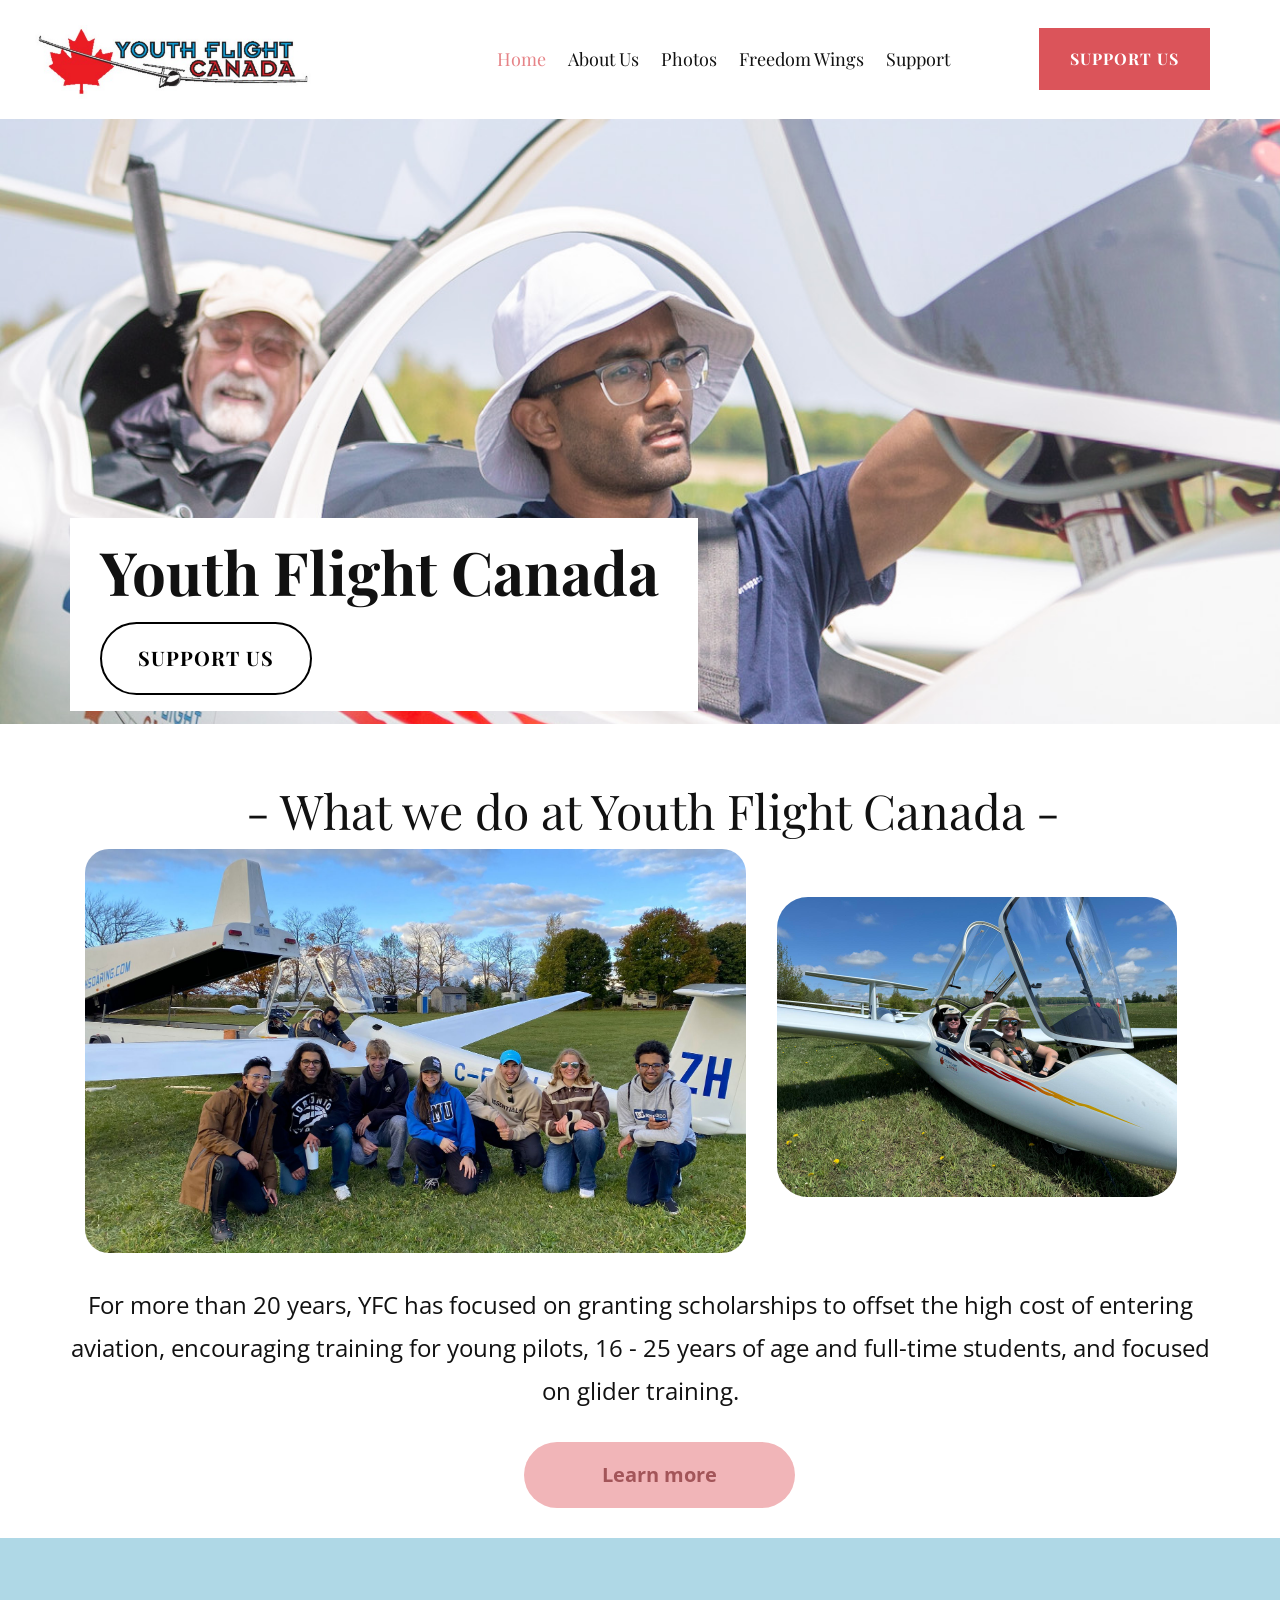
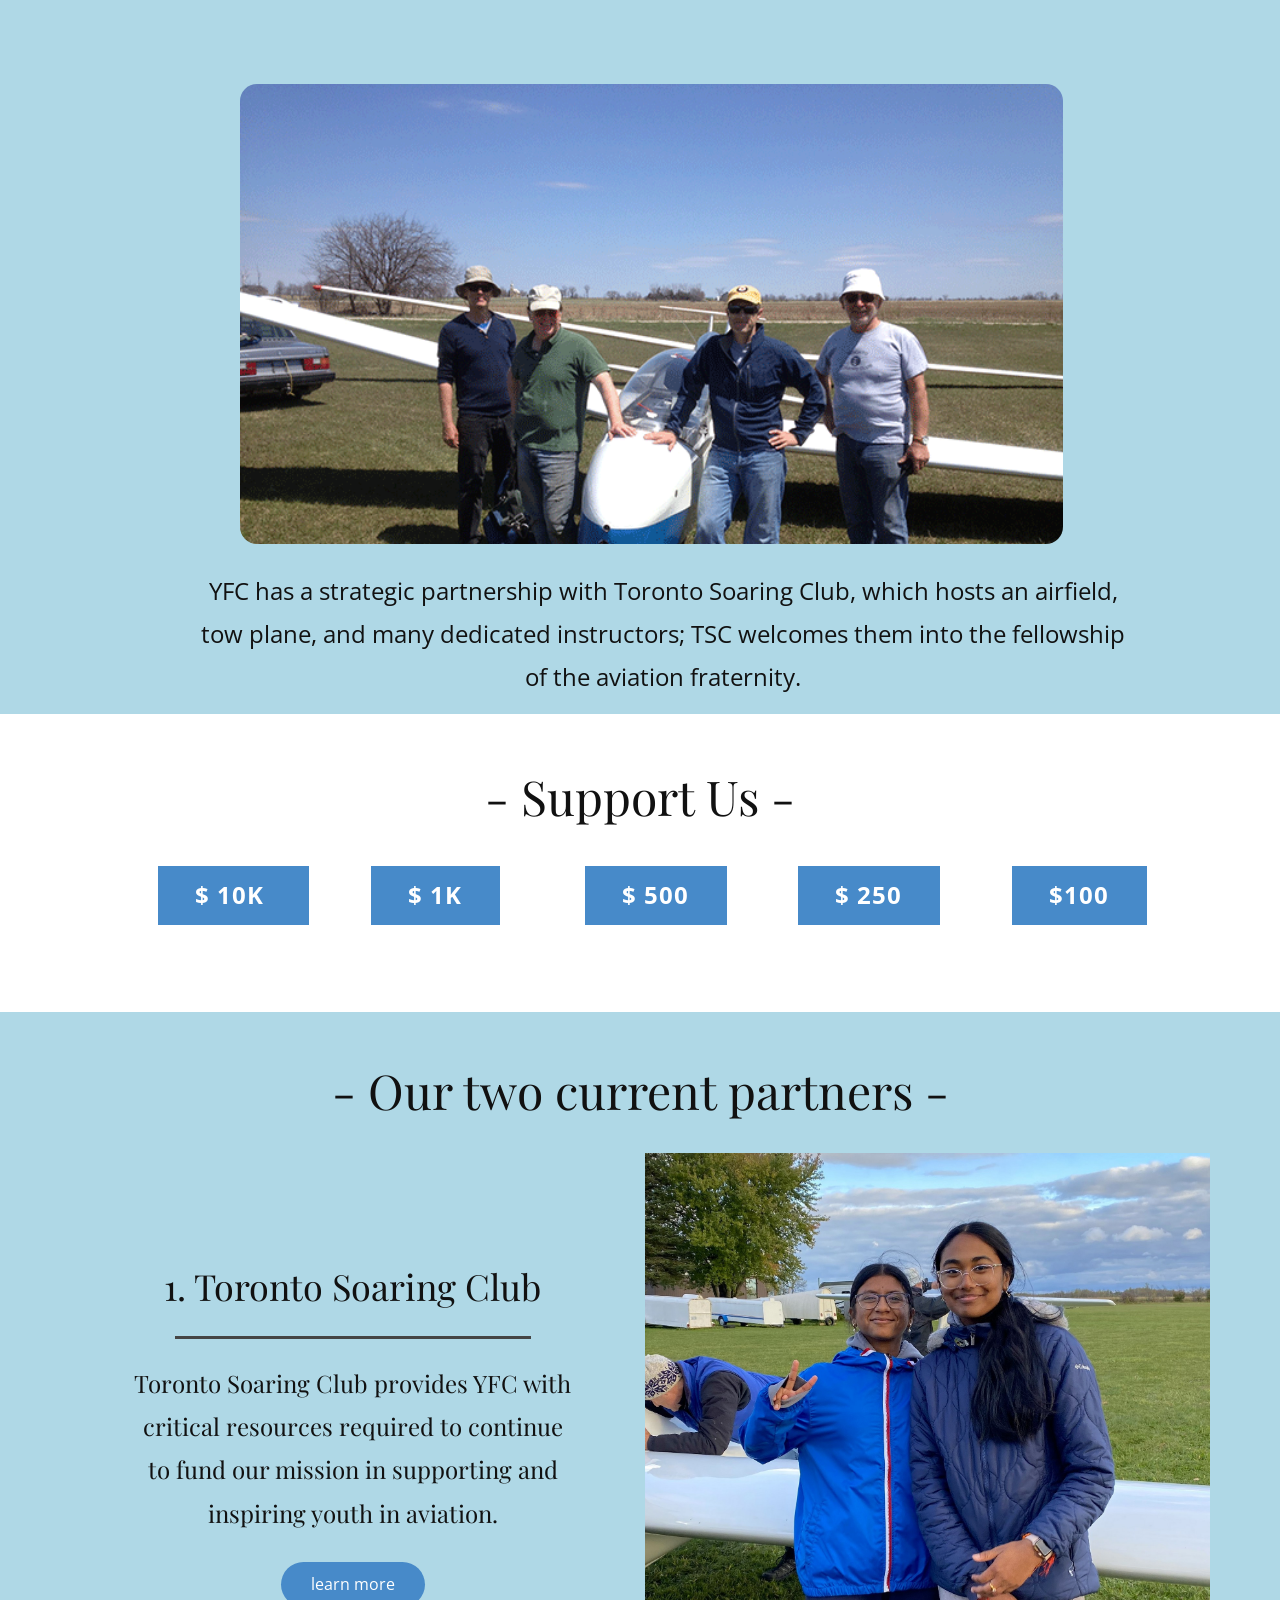
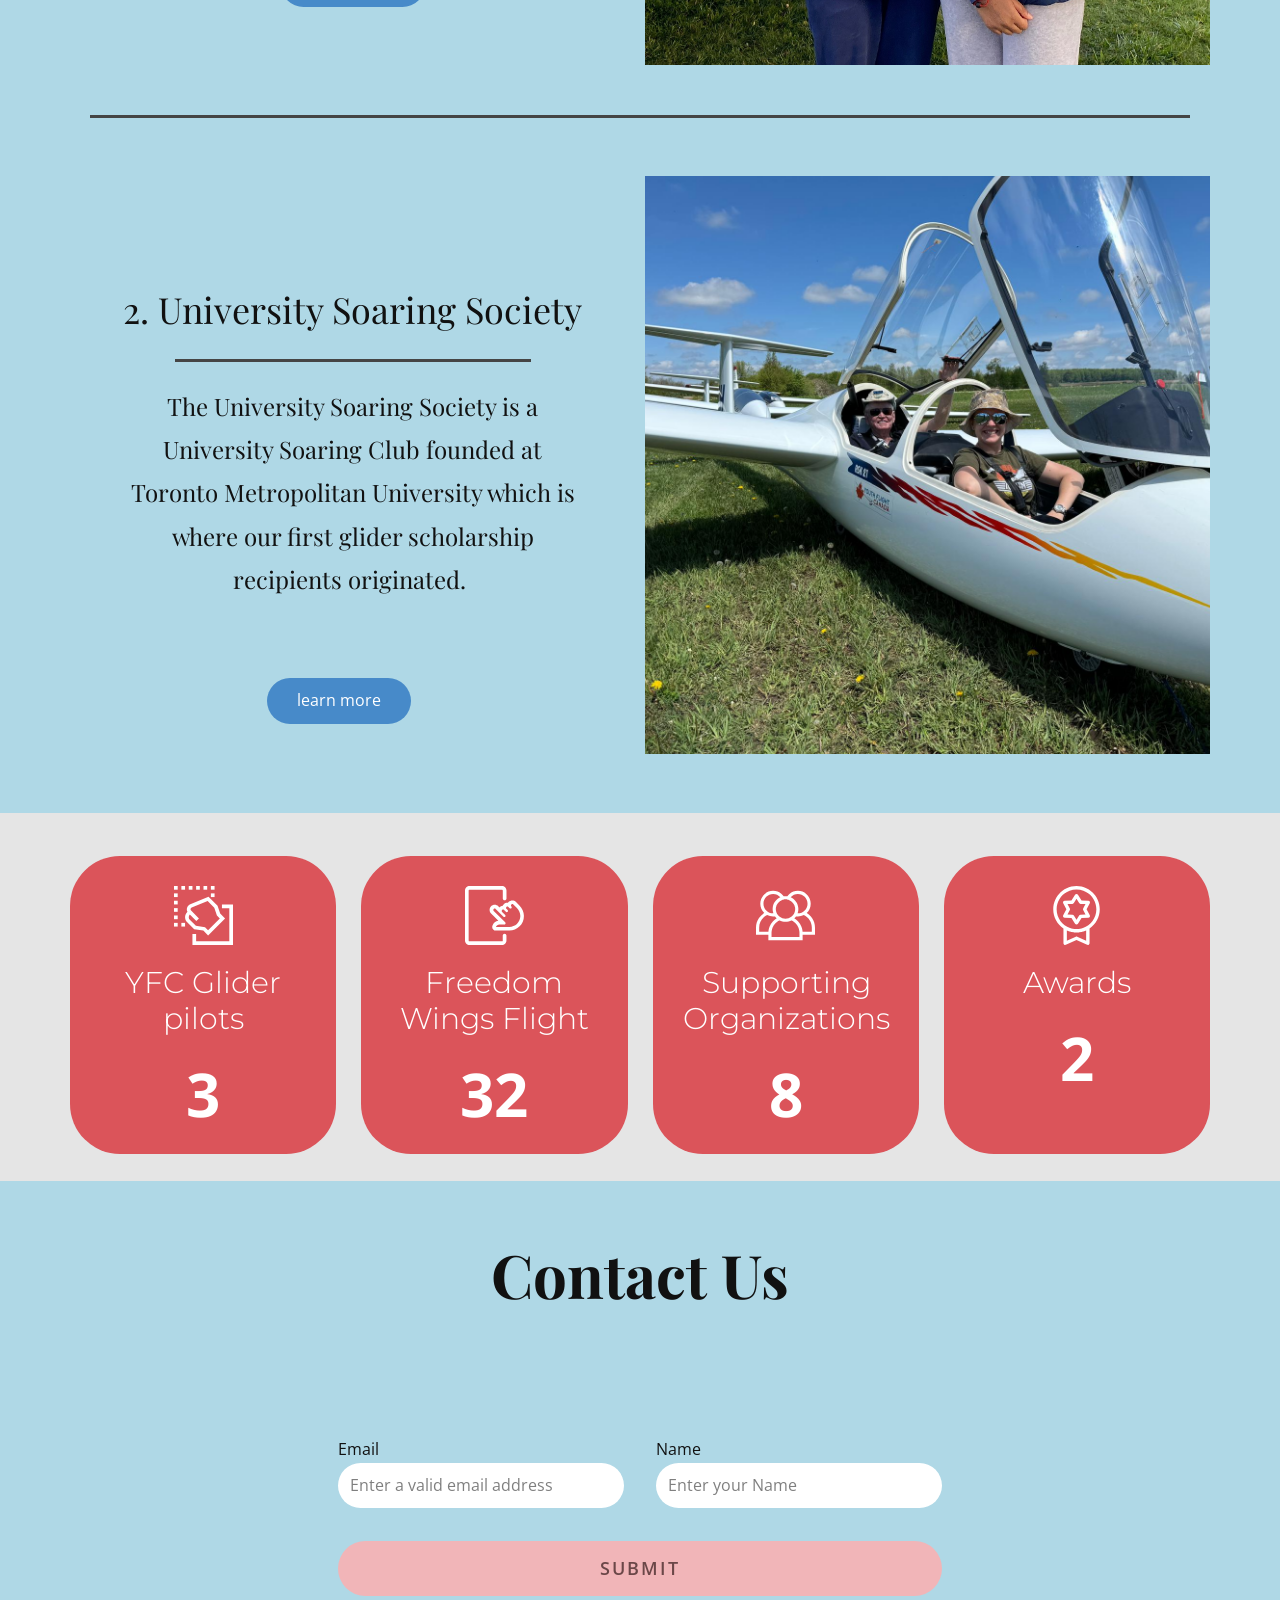
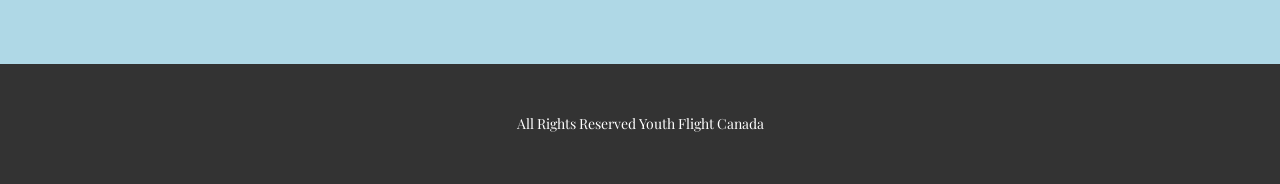
==== commit a44b5f62: "push changes from doc" ====
--- a/Youth Flight Canada/index.html
+++ b/Youth Flight Canada/index.html
@@ -96,14 +96,16 @@
         <img class="u-image u-image-round u-radius u-image-2" src="images/WhatsAppImage2024-05-21aS20.29.07.jpeg" alt="" data-image-width="1600" data-image-height="1200">
         <p class="u-align-center u-text u-text-default u-text-2"> For more than 20 years, YFC has focused on granting scholarships to offset the high cost of entering aviation, encouraging training for young pilots, 16 - 25 years of age and full-time students, and focused on glider training. <br>
         </p>
-        <a href="#" class="u-active-palette-2-light-1 u-align-center u-border-none u-btn u-btn-round u-button-style u-hover-palette-2-light-1 u-palette-2-light-2 u-radius u-text-palette-2-dark-1 u-btn-1">Learn more </a>
-      </div>
-    </section>
-    <section class="u-clearfix u-palette-2-light-3 u-section-3" id="carousel_c524">
+        <a href="About-Us.html" class="u-active-palette-2-light-1 u-align-center u-border-none u-btn u-btn-round u-button-style u-hover-palette-2-light-1 u-palette-2-light-2 u-radius u-text-hover-custom-color-1 u-text-palette-2-dark-1 u-btn-1">Learn more </a>
+      </div>
+    </section>
+    <section class="u-clearfix u-custom-color-1 u-section-3" id="carousel_c524">
       <div class="u-clearfix u-sheet u-sheet-1">
         <h2 class="u-text u-text-1" data-animation-name="customAnimationIn" data-animation-duration="1500">- Toronto Soaring &amp; Youth Flight Canada -&nbsp;&nbsp;</h2>
         <img class="u-image u-image-round u-radius u-image-1" src="images/May11-2014-1.png" alt="" data-image-width="680" data-image-height="510">
-        <p class="u-align-center u-text u-text-2"> YFC enjoys a strategic partnership with Toronto Soaring Club, which has the airfield, the tow plane, and the instructors; TSC welcomes them into the fellowship of the aviation fraternity.<br>
+        <p class="u-align-center u-text u-text-2"><b>
+            <span style="font-weight: 400;">YFC has a strategic partnership with Toronto Soaring Club, which hosts an airfield, tow plane, and many dedicated instructors; TSC welcomes them into the fellowship of the aviation fraternity.</span>
+            <br></b>
         </p>
       </div>
     </section>
@@ -141,7 +143,7 @@
         </div>
       </div>
     </section>
-    <section class="u-clearfix u-palette-2-light-3 u-section-5" id="sec-a374">
+    <section class="u-clearfix u-custom-color-1 u-section-5" id="sec-a374">
       <div class="u-clearfix u-sheet u-sheet-1">
         <h2 class="u-align-center u-text u-text-1">- Our two current partners - </h2>
         <div class="data-layout-selected u-clearfix u-expanded-width u-gutter-10 u-layout-wrap u-layout-wrap-1">
@@ -151,7 +153,11 @@
                 <div class="u-container-layout u-container-layout-1">
                   <p class="u-align-center u-custom-font u-heading-font u-text u-text-2">1. Toronto Soaring Club</p>
                   <div class="u-border-3 u-border-grey-dark-1 u-line u-line-horizontal u-line-1"></div>
-                  <p class="u-align-center u-custom-font u-heading-font u-text u-text-3">Toronto Soaring club allows us the resources to continue to fund our mission in supporting and inspiring youth in aviation.&nbsp;</p>
+                  <p class="u-align-center u-custom-font u-heading-font u-text u-text-3"><b>
+                      <span style="font-weight: 400;">Toronto Soaring Club provides YFC with critical resources required to continue to fund our mission in supporting and in<span style="font-weight: 400;">spiring youth in aviation.</span>
+                      </span>
+                      <span style="font-weight: 400;"></span></b>
+                  </p>
                   <a href="#" class="u-align-center u-btn u-btn-round u-button-style u-radius-50 u-btn-1">learn more</a>
                 </div>
               </div>
@@ -169,7 +175,10 @@
                 <div class="u-container-layout u-container-layout-3">
                   <p class="u-align-center u-custom-font u-heading-font u-text u-text-4">2. University Soaring Society</p>
                   <div class="u-border-3 u-border-grey-dark-1 u-line u-line-horizontal u-line-3"></div>
-                  <p class="u-align-center u-custom-font u-heading-font u-text u-text-5">University Soaring Society is a University Soaring Club founded at Toronto Metropolitan University which is where our first batch of glider scholarship recipients come from.&nbsp;</p>
+                  <p class="u-align-center u-custom-font u-heading-font u-text u-text-5"><b>
+                      <span style="font-weight: 400;">The University Soaring Society is a University Soaring Club founded at Toronto Metropolitan University which is where our first glider scholarship recipients originated.&nbsp;</span>
+                      <br></b>&nbsp;
+                  </p>
                   <a href="#" class="u-align-center u-btn u-btn-round u-button-style u-radius-50 u-btn-2">learn more</a>
                 </div>
               </div>
@@ -231,7 +240,7 @@
         </div>
       </div>
     </section>
-    <section class="u-clearfix u-container-align-center u-palette-2-light-3 u-section-7" id="carousel_b99d">
+    <section class="u-clearfix u-container-align-center u-custom-color-1 u-section-7" id="carousel_b99d">
       <div class="u-clearfix u-sheet u-sheet-1">
         <h2 class="u-align-center u-text u-text-default u-text-1" data-animation-name="customAnimationIn" data-animation-duration="1500" data-animation-delay="0">Contact Us</h2>
         <h5 class="u-align-center u-custom-font u-heading-font u-text u-text-2" data-animation-name="customAnimationIn" data-animation-duration="1500" data-animation-delay="500"> Any questions or remarks? Just write us a message!</h5>
--- a/Youth Flight Canada/nicepage.css
+++ b/Youth Flight Canada/nicepage.css
@@ -42912,7 +42912,207 @@
 
 /*begin-variables sitestylecss*/
 
+.u-custom-color-1,
+        .u-body.u-custom-color-1,
+        section.u-custom-color-1:before,
+        .u-custom-color-1 > .u-audio-main-layout-wrapper:before,
+        .u-custom-color-1 > .u-container-layout:before,
+        .u-custom-color-1 > .u-inner-container-layout:before,
+        .u-custom-color-1.u-sidenav:before,
+        .u-container-layout.u-container-layout.u-custom-color-1:before,
+        .u-table-alt-custom-color-1 tr:nth-child(even)
+        {
+            color: #111111;
+            background-color: #afd8e6;
+        }
 
+        .u-input.u-custom-color-1,
+        .u-field-input.u-custom-color-1,
+        .u-button-style.u-custom-color-1,
+        .u-button-style.u-custom-color-1[class*="u-border-"]
+        {
+            color: #111111 !important;
+            background-color: #afd8e6 !important;
+        }
+
+        .u-button-style.u-custom-color-1:hover,
+        .u-button-style.u-custom-color-1[class*="u-border-"]:hover,
+        .u-button-style.u-custom-color-1:focus,
+        .u-button-style.u-custom-color-1[class*="u-border-"]:focus,
+        .u-button-style.u-button-style.u-custom-color-1:active,
+        .u-button-style.u-button-style.u-custom-color-1[class*="u-border-"]:active,
+        .u-button-style.u-button-style.u-custom-color-1.active,
+        .u-button-style.u-button-style.u-custom-color-1[class*="u-border-"].active,
+        li.active > .u-button-style.u-button-style.u-custom-color-1,
+        li.active > .u-button-style.u-button-style.u-custom-color-1[class*="u-border-"]
+        {
+            color: #111111 !important;
+            background-color: #90c9dc !important;
+        }
+
+        .u-hover-custom-color-1:hover,
+        .u-hover-custom-color-1[class*="u-border-"]:hover,
+        .u-hover-custom-color-1:focus,
+        .u-hover-custom-color-1[class*="u-border-"]:focus,
+        .u-active-custom-color-1.u-active.u-active,
+        .u-active-custom-color-1[class*="u-border-"].u-active.u-active,
+        a.u-button-style.u-hover-custom-color-1:hover,
+        a.u-button-style.u-hover-custom-color-1.hover,
+        a.u-button-style.u-hover-custom-color-1[class*="u-border-"]:hover,
+        a.u-button-style.u-hover-custom-color-1[class*="u-border-"].hover,
+        a.u-button-style:hover > .u-hover-custom-color-1,
+        a.u-button-style:hover > .u-hover-custom-color-1[class*="u-border-"],
+        a.u-button-style.u-hover-custom-color-1:focus,
+        a.u-button-style.u-hover-custom-color-1[class*="u-border-"]:focus,
+        a.u-button-style.u-button-style.u-active-custom-color-1:active,
+        a.u-button-style.u-button-style.u-active-custom-color-1[class*="u-border-"]:active,
+        a.u-button-style.u-button-style.u-active-custom-color-1.active,
+        a.u-button-style.u-button-style.u-active-custom-color-1[class*="u-border-"].active,
+        a.u-button-style.u-button-style.active > .u-active-custom-color-1,
+        a.u-button-style.u-button-style.active > .u-active-custom-color-1[class*="u-border-"],
+        li.active > a.u-button-style.u-button-style.u-active-custom-color-1,
+        li.active > a.u-button-style.u-button-style.u-active-custom-color-1[class*="u-border-"],
+        input.u-field-input.u-field-input.u-active-custom-color-1:checked
+        {
+            color: #111111 !important;
+            background-color: #afd8e6 !important;
+        }
+
+        a.u-link.u-hover-custom-color-1:hover {
+            color: #afd8e6 !important;
+        }
+
+        
+
+        
+        .u-border-custom-color-1,
+        .u-border-custom-color-1.u-input,
+        .u-border-custom-color-1.u-field-input.u-field-input,
+        .u-separator-custom-color-1:after
+        {
+            border-color: #afd8e6;
+            stroke: #afd8e6;
+        }
+
+        .u-button-style.u-border-custom-color-1
+        {
+            border-color: #afd8e6 !important;
+            color: #afd8e6 !important;
+            background-color: transparent !important;
+        }
+
+        .u-button-style.u-border-custom-color-1:hover,
+        .u-button-style.u-border-custom-color-1:focus
+        {
+            border-color: transparent !important;
+            color: #90c9dc !important;
+            background-color: transparent !important;
+        }
+
+        .u-border-hover-custom-color-1:hover,
+        .u-border-hover-custom-color-1:focus,
+        .u-border-active-custom-color-1.u-active.u-active,
+        a.u-button-style.u-border-hover-custom-color-1:hover,
+        a.u-button-style:hover > .u-border-hover-custom-color-1,
+        a.u-button-style.u-border-hover-custom-color-1:focus,
+        a.u-button-style.u-button-style.u-border-active-custom-color-1:active,
+        a.u-button-style.u-button-style.u-border-active-custom-color-1.active,
+        a.u-button-style.u-button-style.active > .u-border-active-custom-color-1,
+        li.active > a.u-button-style.u-button-style.u-border-active-custom-color-1,
+        input.u-field-input.u-field-input.u-border-active-custom-color-1:checked
+        {
+            color: #afd8e6 !important;
+            border-color: #afd8e6 !important;
+        }
+
+        .u-link.u-border-custom-color-1[class*="u-border-"]
+        {
+            border-color: #afd8e6 !important;
+        }
+
+        .u-link.u-border-custom-color-1[class*="u-border-"]:hover
+        {
+            border-color: #90c9dc !important;
+        }
+        
+
+        
+        .u-text-custom-color-1,
+        .u-input.u-text-custom-color-1,
+        .u-input.u-text-custom-color-1[class*="u-border-"],
+        li.active > a.u-button-style.u-text-custom-color-1,
+        li.active > a.u-button-style.u-text-custom-color-1[class*="u-border-"],
+        a.u-button-style.u-text-custom-color-1,
+        a.u-button-style.u-text-custom-color-1[class*="u-border-"]
+        {
+            color: #afd8e6 !important;
+            
+            
+            
+        }
+
+        a.u-button-style.u-text-custom-color-1:hover,
+        a.u-button-style.u-text-custom-color-1[class*="u-border-"]:hover,
+        a.u-button-style.u-text-custom-color-1:focus,
+        a.u-button-style.u-text-custom-color-1[class*="u-border-"]:focus,
+        a.u-button-style.u-button-style.u-text-custom-color-1:active,
+        a.u-button-style.u-button-style.u-text-custom-color-1[class*="u-border-"]:active,
+        a.u-button-style.u-button-style.u-text-custom-color-1.active,
+        a.u-button-style.u-button-style.u-text-custom-color-1[class*="u-border-"].active
+        {
+            color: #90c9dc !important;
+        }
+
+        /* hover */
+        a.u-button-style:hover > .u-text-hover-custom-color-1,
+        a.u-button-style:hover > .u-text-hover-custom-color-1[class*="u-border-"],
+        a.u-button-style.u-button-style.u-text-hover-custom-color-1:hover,
+        a.u-button-style.u-button-style.u-text-hover-custom-color-1[class*="u-border-"]:hover,
+        a.u-button-style.u-button-style.u-button-style.u-text-hover-custom-color-1.active,
+        a.u-button-style.u-button-style.u-button-style.u-text-hover-custom-color-1[class*="u-border-"].active,
+        a.u-button-style.u-button-style.u-button-style.u-text-hover-custom-color-1:active,
+        a.u-button-style.u-button-style.u-button-style.u-text-hover-custom-color-1[class*="u-border-"]:active,
+        a.u-button-style.u-button-style.u-text-hover-custom-color-1:focus,
+        a.u-button-style.u-button-style.u-text-hover-custom-color-1[class*="u-border-"]:focus,
+        /* active */
+        a.u-button-style.u-button-style.u-button-style.u-button-style.u-text-active-custom-color-1:active,
+        a.u-button-style.u-button-style.u-button-style.u-button-style.u-text-active-custom-color-1[class*="u-border-"]:active,
+        a.u-button-style.u-button-style.u-button-style.u-button-style.u-text-active-custom-color-1.active,
+        a.u-button-style.u-button-style.u-button-style.u-button-style.u-text-active-custom-color-1[class*="u-border-"].active,
+        a.u-button-style.u-button-style.active > .u-text-active-custom-color-1,
+        a.u-button-style.u-button-style.active > .u-text-active-custom-color-1[class*="u-border-"],
+        :not(.level-2) > .u-nav > .u-nav-item > a.u-nav-link.u-text-hover-custom-color-1:hover,
+        :not(.level-2) > .u-nav > .u-nav-item > a.u-nav-link.u-nav-link.u-text-active-custom-color-1.active,
+        .u-text-hover-custom-color-1.u-language-url:hover,
+        .u-text-hover-custom-color-1 .u-language-url:hover,
+        .u-text-hover-custom-color-1.u-carousel-control:hover,
+        .u-text-hover-custom-color-1.u-gallery-nav:hover,
+        .u-popupmenu-items.u-text-hover-custom-color-1 .u-nav-link:hover,
+        .u-popupmenu-items.u-popupmenu-items.u-text-active-custom-color-1 .u-nav-link.active
+        {
+            color: #afd8e6 !important;
+        }
+
+        .u-text-custom-color-1 .u-svg-link,
+        .u-text-hover-custom-color-1:hover .u-svg-link,
+        .u-text-hover-custom-color-1:focus .u-svg-link,
+        .u-text-active-custom-color-1:active .u-svg-link.u-svg-link,
+        .u-button-style:hover > .u-text-hover-custom-color-1 .u-svg-link,
+        .u-button-style.u-button-style:active > .u-text-active-custom-color-1 .u-svg-link,
+        .u-button-style.u-button-style.active > .u-text-active-custom-color-1 .u-svg-link
+        {
+            fill: #afd8e6;
+        }
+
+        .u-link.u-text-custom-color-1:hover
+        {
+            color: #90c9dc !important;
+        }
+
+        a.u-link.u-text-hover-custom-color-1:hover
+        {
+            color: #afd8e6 !important;
+        }
 
         .u-body
         {
@@ -43572,7 +43772,7 @@
   background-image: none;
   font-size: 1rem;
   font-weight: 700;
-  margin: -51px -22px 29px 991px;
+  margin: -50px 0 29px auto;
   padding: 18px 31px;
 }
 @media (max-width: 1199px) {
@@ -43583,7 +43783,9 @@
   }
 
   .u-header .u-btn-1 {
-    margin: -51px -22px 30px 891px;
+    margin-right: 0;
+    margin-bottom: 30px;
+    margin-left: 891px;
   }
 }
 @media (max-width: 991px) {
@@ -43650,11 +43852,14 @@
 }
 @media (max-width: 575px) {
   .u-footer .u-sheet-1 {
-    min-height: 36px;
+    min-height: 107px;
   }
 
   .u-footer .u-text-1 {
-    width: 340px;
+    width: auto;
+    margin-top: 32px;
+    margin-left: 0;
+    margin-right: 0;
   }
 }
 
